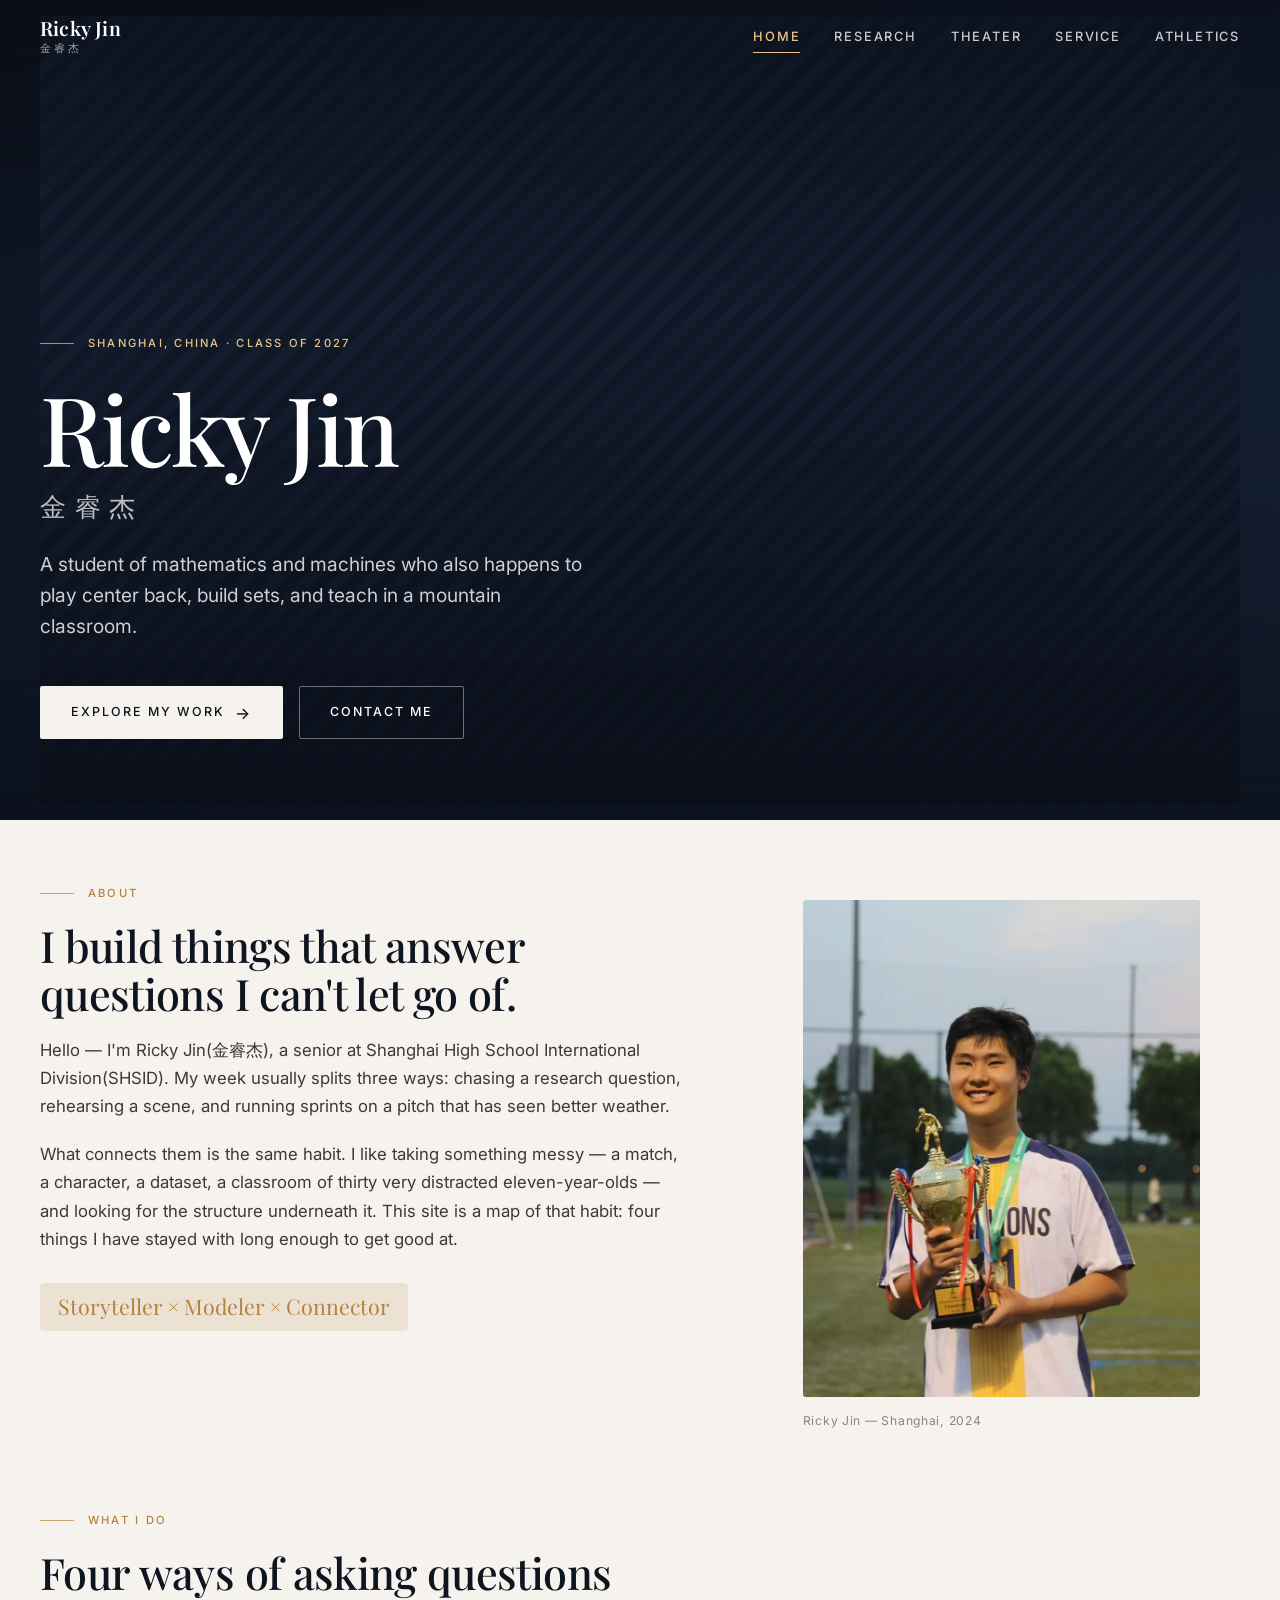
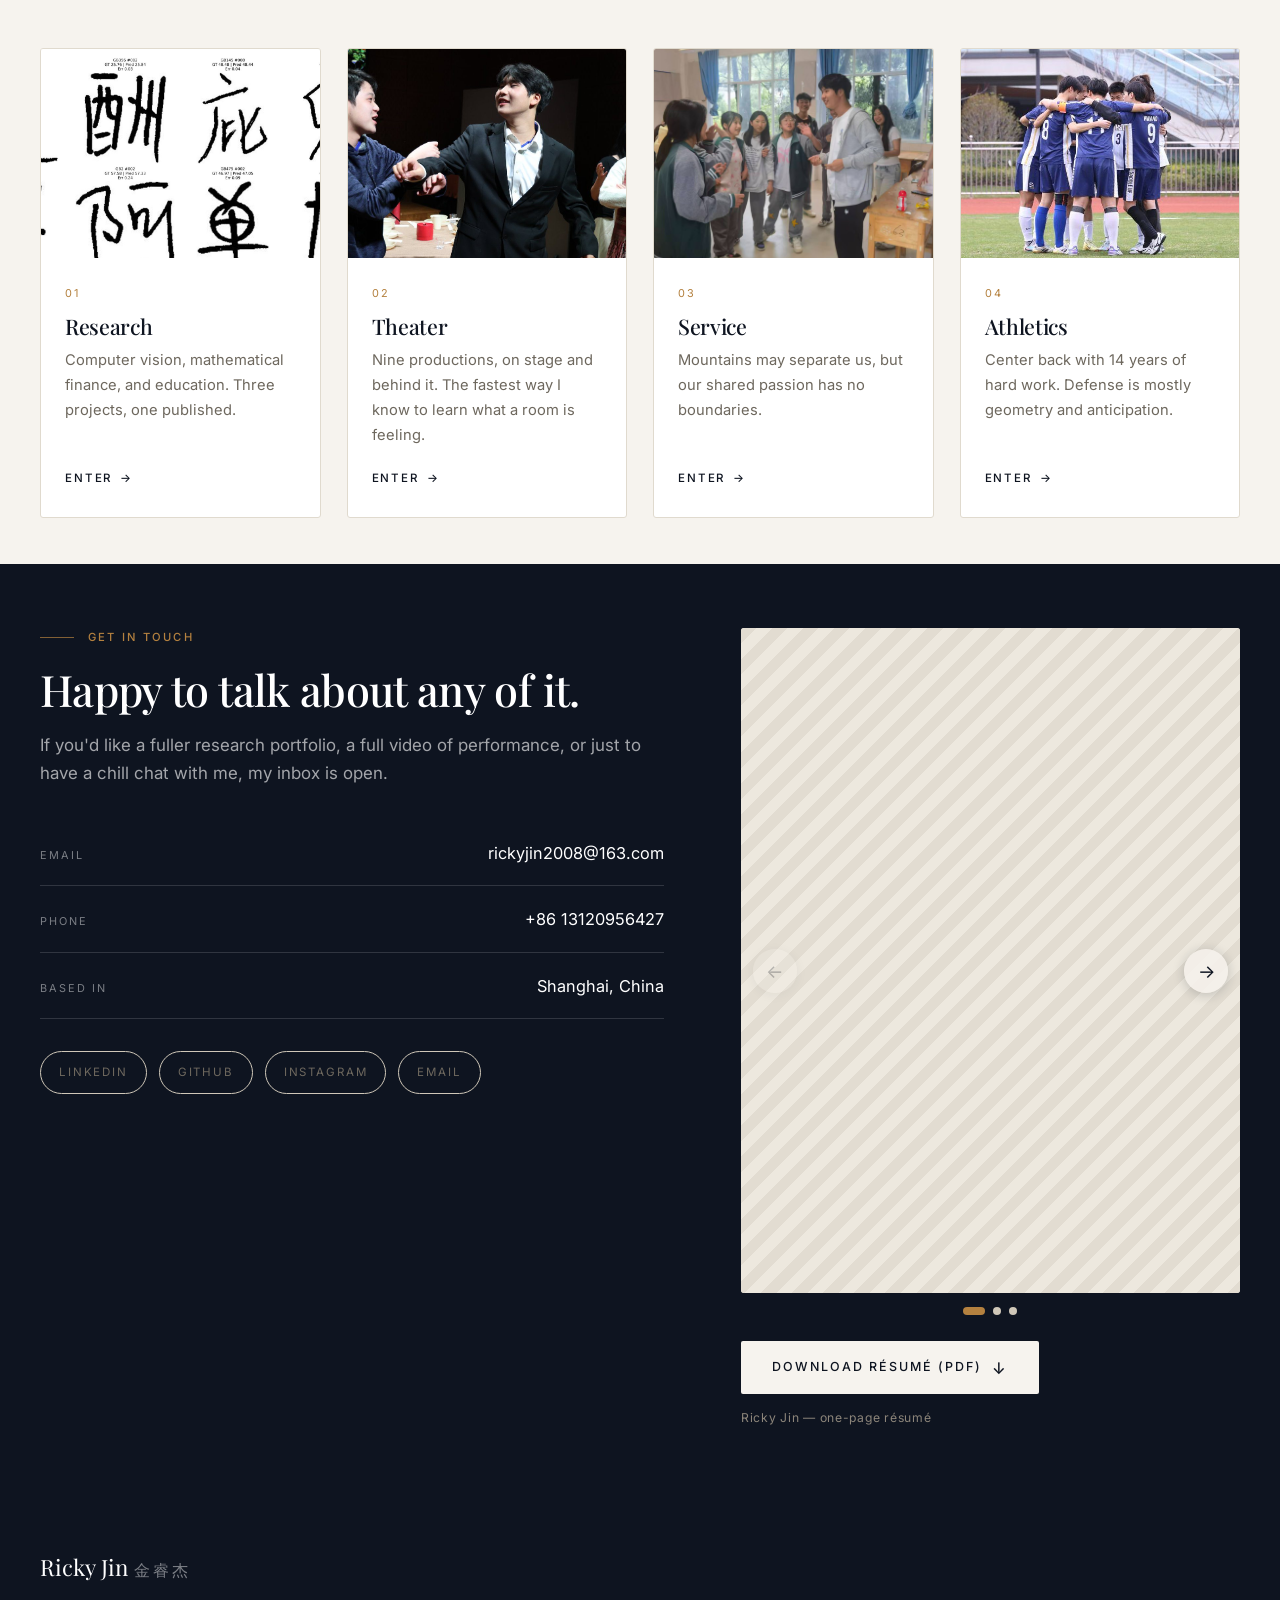
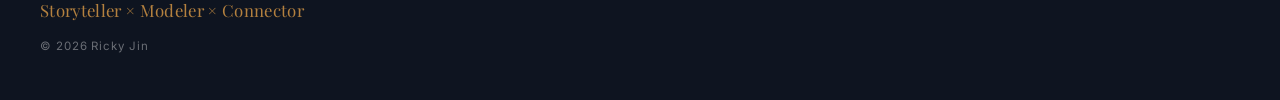
==== index.html @ b12fe3c6 "yea" ====
<!DOCTYPE html>
<html lang="en">
<head>
<meta charset="utf-8">
<meta name="viewport" content="width=device-width, initial-scale=1">
<title>Ricky Jin 金睿杰 — Research · Theater · Service · Athletics</title>
<meta name="description" content="The personal showcase site of Ricky Jin (金睿杰): research, theater, community service and athletics.">
<link rel="preconnect" href="https://fonts.googleapis.com">
<link rel="preconnect" href="https://fonts.gstatic.com" crossorigin>
<link href="https://fonts.googleapis.com/css2?family=Playfair+Display:ital,wght@0,400..700;1,400..600&family=Inter:wght@300..600&display=swap" rel="stylesheet">
<link rel="stylesheet" href="assets/css/main.css">
</head>
<body>

<!-- ==================================================== NAVIGATION -->
<header class="nav nav--over">
  <div class="nav__inner">
    <a class="brand" href="index.html">
      <span class="brand__en">Ricky Jin</span>
      <span class="brand__cn">金睿杰</span>
    </a>
    <button class="nav__burger" type="button" aria-label="Open menu" aria-expanded="false">
      <span></span><span></span><span></span>
    </button>
    <nav class="nav__links" aria-label="Primary">
      <a href="index.html" class="is-active" aria-current="page">Home</a>
      <a href="research.html">Research</a>
      <a href="theater.html">Theater</a>
      <a href="service.html">Service</a>
      <a href="athletics.html">Athletics</a>
    </nav>
  </div>
</header>

<!-- ==================================================== HERO -->
<section class="hero">
  <figure class="ph ph--fill" data-img-key="home.hero">
    <img alt="Wide environmental portrait of Ricky Jin">
    <span class="ph__hint">Click to upload photo</span>
  </figure>

  <div class="hero__inner">
    <p class="kicker" data-key="home.hero.eyebrow" data-ph="Eyebrow line">Beijing, China · Class of 2027</p>
    <h1 class="display">
      <span data-key="home.hero.name" data-ph="Your name">Ricky Jin</span>
      <span class="display__cn" data-key="home.hero.cn" data-ph="Your name in Chinese">金睿杰</span>
    </h1>
    <p class="hero__lede" data-key="home.hero.lede" data-ph="One-line positioning statement">
      A student of mathematics and machines who also happens to play center back,
      build sets, and teach in a mountain classroom.
    </p>
    <div class="hero__cta">
      <a class="btn btn--paper" href="research.html">
        <span data-key="home.cta.primary" data-ph="Primary CTA">Explore My Work</span>
        <span class="btn__arrow">→</span>
      </a>
      <a class="btn btn--ghost" href="#contact">
        <span data-key="home.cta.secondary" data-ph="Secondary CTA">Contact Me</span>
      </a>
    </div>
  </div>
</section>

<!-- ==================================================== ABOUT -->
<section class="section" id="about">
  <div class="wrap">
    <div class="intro">
      <div class="reveal">
        <p class="kicker" data-key="home.about.kicker" data-ph="Section label">About</p>
        <h2 class="h2" data-key="home.about.title" data-ph="Section headline">
          I build things that answer questions I can't let go of.
        </h2>
        <div class="intro__body">
          <p data-key="home.about.p1" data-ph="First paragraph">
            Hello — I'm Ricky (金睿杰), a senior at [School Name] in Beijing. My week usually
            splits three ways: chasing a research question, rehearsing a scene, and running
            sprints on a pitch that has seen better weather.
          </p>
          <p data-key="home.about.p2" data-ph="Second paragraph">
            What connects them is the same habit. I like taking something messy — a match,
            a character, a dataset, a classroom of thirty very distracted eleven-year-olds —
            and looking for the structure underneath it. This site is a map of that habit:
            four things I have stayed with long enough to get good at.
          </p>
        </div>
        <div class="about__tags" data-key="home.about.tags" data-ph="Three nouns that characterize you">Storyteller × Modeler × Connector</div>
      </div>

      <aside class="intro__side reveal">
        <figure>
          <div class="ph r-4x5" data-img-key="home.portrait">
            <img alt="Portrait of Ricky Jin">
            <span class="ph__hint">Click to upload photo</span>
          </div>
          <figcaption class="cap">
            <span data-key="home.portrait.cap" data-ph="Photo caption">Ricky Jin — Beijing, [Year]</span>
          </figcaption>
        </figure>
      </aside>
    </div>
  </div>
</section>

<!-- ==================================================== FOUR PILLARS -->
<section class="section section--tight">
  <div class="wrap">
    <div class="sec-head reveal">
      <p class="kicker" data-key="home.pillars.kicker" data-ph="Section label">What I Do</p>
      <h2 class="h2" data-key="home.pillars.title" data-ph="Section headline">Four ways of asking questions</h2>
    </div>

    <div class="cards">
      <a class="card reveal" href="research.html">
        <div class="ph r-4x3" data-img-key="home.card.research">
          <img alt="Research work — laboratory or field setup">
          <span class="ph__hint">Click to upload photo</span>
        </div>
        <div class="card__body">
          <div class="card__idx">01</div>
          <h3 class="card__title" data-key="home.card.research.title" data-ph="Card title">Research</h3>
          <p class="card__text" data-key="home.card.research.text" data-ph="Card description">
            Computer vision, sensing, and the patience to debug both. Three projects,
            one published.
          </p>
          <span class="card__link">Enter <span>→</span></span>
        </div>
      </a>

      <a class="card reveal" href="theater.html">
        <div class="ph r-4x3" data-img-key="home.card.theater">
          <img alt="Theater performance on stage">
          <span class="ph__hint">Click to upload photo</span>
        </div>
        <div class="card__body">
          <div class="card__idx">02</div>
          <h3 class="card__title" data-key="home.card.theater.title" data-ph="Card title">Theater</h3>
          <p class="card__text" data-key="home.card.theater.text" data-ph="Card description">
            Nine productions, on stage and behind it. The fastest way I know to learn
            what a room is feeling.
          </p>
          <span class="card__link">Enter <span>→</span></span>
        </div>
      </a>

      <a class="card reveal" href="service.html">
        <div class="ph r-4x3" data-img-key="home.card.service">
          <img alt="Volunteer teaching in a rural classroom">
          <span class="ph__hint">Click to upload photo</span>
        </div>
        <div class="card__body">
          <div class="card__idx">03</div>
          <h3 class="card__title" data-key="home.card.service.title" data-ph="Card title">Service</h3>
          <p class="card__text" data-key="home.card.service.text" data-ph="Card description">
            Teaching in Xishan every summer, and volunteering at a local hospital
            in between.
          </p>
          <span class="card__link">Enter <span>→</span></span>
        </div>
      </a>

      <a class="card reveal" href="athletics.html">
        <div class="ph r-4x3" data-img-key="home.card.athletics">
          <img alt="Soccer match — defensive play">
          <span class="ph__hint">Click to upload photo</span>
        </div>
        <div class="card__body">
          <div class="card__idx">04</div>
          <h3 class="card__title" data-key="home.card.athletics.title" data-ph="Card title">Athletics</h3>
          <p class="card__text" data-key="home.card.athletics.text" data-ph="Card description">
            Center back, [N] years, one very patient coach. Defense is mostly
            geometry and anticipation.
          </p>
          <span class="card__link">Enter <span>→</span></span>
        </div>
      </a>
    </div>
  </div>
</section>

<!-- ==================================================== CONTACT -->
<section class="section section--ink" id="contact">
  <div class="wrap">
    <div class="contact">
      <div class="reveal">
        <p class="kicker" data-key="home.contact.kicker" data-ph="Section label">Get in Touch</p>
        <h2 class="h2" style="color:#fff" data-key="home.contact.title" data-ph="Section headline">
          Happy to talk about any of it.
        </h2>
        <p class="lead" style="color:rgba(255,255,255,.62)" data-key="home.contact.text" data-ph="Short invitation">
          If you'd like a fuller research portfolio, a transcript, or just to ask what
          the soccer system actually does, my inbox is open.
        </p>

        <dl class="clist" style="border-color:rgba(255,255,255,.14)">
          <div style="border-color:rgba(255,255,255,.14)">
            <dt style="color:rgba(255,255,255,.45)">Email</dt>
            <dd style="color:#fff"><a href="mailto:rickyjin2008@163.com" data-key="home.contact.email" data-ph="you@example.com">ricky.jin@example.com</a></dd>
          </div>
          <div style="border-color:rgba(255,255,255,.14)">
            <dt style="color:rgba(255,255,255,.45)">Phone</dt>
            <dd style="color:#fff"><span data-key="home.contact.phone" data-ph="+86 000 0000 0000">+86 [phone number]</span></dd>
          </div>
          <div style="border-color:rgba(255,255,255,.14)">
            <dt style="color:rgba(255,255,255,.45)">Based in</dt>
            <dd style="color:#fff"><span data-key="home.contact.location" data-ph="City, Country">Beijing, China</span></dd>
          </div>
        </dl>

        <div class="socials">
          <a href="#" data-key="home.contact.social1" data-ph="LinkedIn">LinkedIn</a>
          <a href="https://github.com/RJdaBest-yo" target="_blank" rel="noopener" data-key="home.contact.social2" data-ph="GitHub">GitHub</a>
          <a href="https://www.instagram.com/rickyjin2008/" target="_blank" rel="noopener" data-key="home.contact.social3" data-ph="Instagram">Instagram</a>
          <a href="mailto:rickyjin2008@163.com" data-key="home.contact.social4" data-ph="Email">Email</a>
        </div>
      </div>

      <div class="reveal">
        <div class="slider" aria-label="Contact photos">
          <div class="slider__viewport">
            <div class="slider__track">
              <div class="ph r-3x4" data-img-key="home.contact.photo">
                <img alt="Ricky Jin — photo 1">
                <span class="ph__hint">Click to upload photo 1</span>
              </div>
              <div class="ph r-3x4" data-img-key="home.contact.photo2">
                <img alt="Ricky Jin — photo 2">
                <span class="ph__hint">Click to upload photo 2</span>
              </div>
              <div class="ph r-3x4" data-img-key="home.contact.photo3">
                <img alt="Ricky Jin — photo 3">
                <span class="ph__hint">Click to upload photo 3</span>
              </div>
            </div>
          </div>
          <button class="slider__prev" aria-label="Previous photo">←</button>
          <button class="slider__next" aria-label="Next photo">→</button>
          <div class="slider__dots">
            <button class="slider__dot" aria-label="Go to photo 1"></button>
            <button class="slider__dot" aria-label="Go to photo 2"></button>
            <button class="slider__dot" aria-label="Go to photo 3"></button>
          </div>
        </div>
        <div style="margin-top:26px">
          <a class="btn btn--paper" id="rjsResumeBtn" href="assets/resume.pdf" download="Ricky-Jin-Resume.pdf">
            <span data-key="home.resume.label" data-ph="Résumé button label">Download Résumé (PDF)</span>
            <span class="btn__arrow">↓</span>
          </a>
          <p class="cap" id="rjsResumeNote" data-key="home.resume.note" data-ph="Résumé caption">
            Ricky Jin — one-page résumé
          </p>
        </div>
      </div>
    </div>
  </div>
</section>

<!-- ==================================================== FOOTER -->
<footer class="foot">
  <div class="wrap foot__inner">
    <div>
      <div class="foot__brand">Ricky Jin <span style="opacity:.45;font-size:.7em;letter-spacing:.2em">金睿杰</span></div>
      <div class="foot__tags" data-key="global.foot.note" data-ph="Three nouns that characterize you">Storyteller × Modeler × Connector</div>
      <div class="foot__small">© <span id="year">2026</span> Ricky Jin</div>
    </div>
  </div>
</footer>

<script src="assets/js/overlay.js"></script>
<script src="assets/js/app.js"></script>
<script src="assets/js/edit.js"></script>
</body>
</html>
---- assets/css/main.css ----
/* ========================================================================
   Ricky Jin — Personal Showcase Site
   Design language: editorial, restrained, deep ink + warm paper + brass
   ======================================================================== */

:root{
  --ink:#0E1420;
  --ink-2:#151D2B;
  --navy:#1B2A44;
  --navy-2:#243a5e;
  --paper:#F6F3EE;
  --paper-2:#FFFFFF;
  --line:#E0DACE;
  --line-2:#CFC7B8;
  --muted:#6E685E;
  --muted-2:#8C857A;
  --accent:#B4813F;
  --accent-2:#9A6C33;
  --accent-soft:rgba(180,129,63,.12);

  --serif:"Playfair Display","Cormorant Garamond",Georgia,"Songti SC","Source Han Serif SC",serif;
  --sans:"Inter",-apple-system,BlinkMacSystemFont,"Segoe UI","PingFang SC","Hiragino Sans GB","Microsoft YaHei",sans-serif;

  --nav-h:74px;
  --wrap:1200px;
  --ease:cubic-bezier(.22,.68,.24,1);
}

*,*::before,*::after{box-sizing:border-box}
html{scroll-behavior:smooth;-webkit-text-size-adjust:100%}
body{
  margin:0;
  font-family:var(--sans);
  font-size:16px;
  line-height:1.68;
  color:var(--ink);
  background:var(--paper);
  -webkit-font-smoothing:antialiased;
  overflow-x:hidden;
}
img{max-width:100%;display:block}
a{color:inherit;text-decoration:none}
button{font-family:inherit}
h1,h2,h3,h4{margin:0;font-family:var(--serif);font-weight:500;letter-spacing:-.015em;line-height:1.12}
p{margin:0}
ul{margin:0;padding:0;list-style:none}

/* ---------------------------------------------------------------- layout */
.wrap{width:min(var(--wrap),100% - 56px);margin-inline:auto}
@media (max-width:720px){.wrap{width:calc(100% - 40px)}}
.section{padding:64px 0}
.section--tight{padding:46px 0}
.section--ink{background:var(--ink);color:var(--paper)}
@media (max-width:820px){
  .section{padding:48px 0}
  .section--tight{padding:34px 0}
}
/* tighter junction: about intro → four cards */
#about{padding-bottom:32px}
#about + .section{padding-top:32px}
@media (max-width:820px){#about{padding-bottom:24px}#about + .section{padding-top:24px}}

.sec-head{margin-bottom:52px;max-width:760px}
.sec-head--split{display:flex;align-items:flex-end;justify-content:space-between;gap:32px;max-width:none;flex-wrap:wrap}
.kicker{
  display:flex;align-items:center;gap:14px;
  font-size:.7rem;letter-spacing:.2em;text-transform:uppercase;
  font-weight:500;color:var(--accent);margin-bottom:18px;
}
.kicker::before{content:"";width:34px;height:1px;background:currentColor;opacity:.7}
.h2{font-size:clamp(1.85rem,3.4vw,2.7rem);margin-bottom:18px}
.lead{font-size:1.06rem;color:var(--muted);max-width:62ch}
.muted{color:var(--muted)}

/* ------------------------------------------------------------ typography */
.display{
  font-family:var(--serif);
  font-size:clamp(3rem,8.2vw,6rem);
  line-height:1;letter-spacing:-.03em;font-weight:500;
}
.display__cn{
  display:block;font-family:var(--serif);
  font-size:clamp(1.1rem,2.2vw,1.6rem);letter-spacing:.34em;
  font-weight:400;margin-top:18px;opacity:.72;
}

/* ------------------------------------------------------------------ nav */
.nav{
  position:fixed;top:0;left:0;right:0;z-index:60;height:var(--nav-h);
  display:flex;align-items:center;
  transition:background .35s var(--ease),color .35s var(--ease),box-shadow .35s var(--ease),border-color .35s var(--ease);
  border-bottom:1px solid transparent;
}
.nav__inner{
  width:min(var(--wrap),100% - 56px);margin-inline:auto;
  display:flex;align-items:center;justify-content:space-between;gap:24px;
}
.nav--over{color:#fff}
.nav.is-solid{
  background:rgba(246,243,238,.9);
  -webkit-backdrop-filter:blur(14px);backdrop-filter:blur(14px);
  border-bottom-color:var(--line);color:var(--ink);
}
.brand{display:flex;flex-direction:column;line-height:1.1}
.brand__en{font-family:var(--serif);font-size:1.22rem;letter-spacing:.01em;font-weight:600}
.brand__cn{font-size:.66rem;letter-spacing:.28em;opacity:.6;margin-top:3px}
.nav__links{display:flex;align-items:center;gap:34px}
.nav__links a{
  position:relative;font-size:.8rem;letter-spacing:.14em;text-transform:uppercase;
  font-weight:500;padding:6px 0;opacity:.78;transition:opacity .25s var(--ease);
}
.nav__links a::after{
  content:"";position:absolute;left:0;right:0;bottom:0;height:1px;
  background:currentColor;transform:scaleX(0);transform-origin:left;
  transition:transform .35s var(--ease);
}
.nav__links a:hover{opacity:1}
.nav__links a:hover::after{transform:scaleX(1)}
.nav__links a.is-active{opacity:1;color:var(--accent)}
.nav__links a.is-active::after{transform:scaleX(1);background:var(--accent)}
.nav--over .nav__links a.is-active{color:#E9C489}
.nav--over .nav__links a.is-active::after{background:#E9C489}

.nav__burger{
  display:none;width:42px;height:42px;border:1px solid currentColor;border-radius:2px;
  background:none;color:inherit;cursor:pointer;align-items:center;justify-content:center;
  flex-direction:column;gap:5px;opacity:.85;
}
.nav__burger span{display:block;width:18px;height:1px;background:currentColor}
@media (max-width:900px){
  .nav__burger{display:flex}
  .nav__links{
    position:absolute;top:var(--nav-h);left:0;right:0;
    flex-direction:column;align-items:flex-start;gap:0;
    background:var(--paper);color:var(--ink);
    border-bottom:1px solid var(--line);
    padding:8px 28px 20px;
    transform:translateY(-12px);opacity:0;pointer-events:none;
    transition:opacity .3s var(--ease),transform .3s var(--ease);
  }
  .nav__links.is-open{opacity:1;transform:none;pointer-events:auto}
  .nav__links a{padding:14px 0;width:100%;border-bottom:1px solid var(--line);font-size:.85rem}
  .nav__links a:last-child{border-bottom:0}
}

/* ------------------------------------------------------------ dark hero */
.hero{
  position:relative;min-height:min(92vh,820px);
  display:flex;align-items:flex-end;
  background:linear-gradient(165deg,#0B111B 0%,#16233A 55%,#22344F 100%);
  color:#fff;overflow:hidden;
}
.hero::after{
  content:"";position:absolute;inset:0;z-index:2;pointer-events:none;
  background:linear-gradient(180deg,rgba(8,12,20,.62) 0%,rgba(8,12,20,.22) 38%,rgba(8,12,20,.82) 100%);
}
.hero__media{position:absolute;inset:0;z-index:0}
.hero__media img{width:100%;height:100%;object-fit:cover;opacity:.42}
.hero__inner{
  position:relative;z-index:3;
  width:min(var(--wrap),100% - 56px);margin-inline:auto;
  padding-bottom:clamp(64px,9vh,110px);padding-top:calc(var(--nav-h) + 60px);
}
.hero .kicker{color:#E9C489;margin-bottom:26px}
.hero__lede{
  max-width:46ch;margin-top:30px;font-size:clamp(1.02rem,1.5vw,1.24rem);
  color:rgba(255,255,255,.8);line-height:1.62;
}
.hero__cta{display:flex;gap:16px;flex-wrap:wrap;margin-top:44px}

/* page header (inner pages) */
.phead{
  position:relative;color:#fff;overflow:hidden;
  background:linear-gradient(160deg,#0C121C 0%,#1A2942 62%,#24395C 100%);
  padding:calc(var(--nav-h) + 96px) 0 84px;
}
.phead::after{
  content:"";position:absolute;inset:0;pointer-events:none;
  background:radial-gradient(120% 90% at 88% 12%,rgba(233,196,137,.14),transparent 60%);
}
.phead__inner{position:relative;z-index:2;width:min(var(--wrap),100% - 56px);margin-inline:auto}
.phead .kicker{color:#E9C489}
.phead__lede{margin-top:22px;max-width:58ch;color:rgba(255,255,255,.74);font-size:1.04rem}
@media (max-width:820px){.phead{padding:calc(var(--nav-h) + 64px) 0 56px}}

/* --------------------------------------------------------------- buttons */
.btn{
  display:inline-flex;align-items:center;gap:10px;
  padding:15px 30px;border-radius:2px;border:1px solid transparent;
  font-size:.78rem;letter-spacing:.16em;text-transform:uppercase;font-weight:500;
  cursor:pointer;transition:transform .28s var(--ease),background .28s var(--ease),color .28s var(--ease),border-color .28s var(--ease);
}
.btn:hover{transform:translateY(-2px)}
.btn--solid{background:var(--ink);color:var(--paper)}
.btn--solid:hover{background:var(--ink-2)}
.btn--paper{background:var(--paper);color:var(--ink)}
.btn--paper:hover{background:#fff}
.btn--ghost{border-color:rgba(255,255,255,.4);color:#fff}
.btn--ghost:hover{border-color:#fff;background:rgba(255,255,255,.08)}
.btn--line{border-color:var(--line-2);color:var(--ink)}
.btn--line:hover{border-color:var(--accent);color:var(--accent)}
.btn--accent{background:var(--accent);color:#fff}
.btn--accent:hover{background:var(--accent-2)}
.btn__arrow{font-size:1rem;line-height:1}

/* ------------------------------------------------------------- figures */
.ph{position:relative;overflow:hidden;background:#E7E1D6;border-radius:3px}
.ph::before{
  content:"";position:absolute;inset:0;z-index:0;
  background:repeating-linear-gradient(135deg,#E2DCD1 0 11px,#EDE8DE 11px 22px);
}
.ph img{position:relative;z-index:1;width:100%;height:100%;object-fit:cover;transform:scale(var(--pz,1))}
.ph:not(.has-img) img{display:none}
.ph__hint{
  position:absolute;inset:0;z-index:2;display:none;flex-direction:column;
  align-items:center;justify-content:center;gap:10px;padding:18px;text-align:center;
  font-size:.68rem;letter-spacing:.18em;text-transform:uppercase;color:#8B8377;
}
body.is-editing .ph__hint{display:flex}
.ph__hint::before{
  content:"+";font-family:var(--serif);font-size:1.6rem;line-height:1;
  width:38px;height:38px;border:1px dashed #B7AFA1;border-radius:50%;
  display:flex;align-items:center;justify-content:center;color:#A79E8F;
}
.ph.has-img::before,.ph.has-img .ph__hint{display:none}
.ph--fill{position:absolute;inset:0;border-radius:0;background:transparent}
.ph--fill::before{background:repeating-linear-gradient(135deg,#131C2C 0 11px,#182338 11px 22px)}
.ph--fill .ph__hint{color:#7C8AA0}
.r-21x9{aspect-ratio:21/9}
.r-16x10{aspect-ratio:16/10}
.r-4x3{aspect-ratio:4/3}
.r-3x2{aspect-ratio:3/2}
.r-1x1{aspect-ratio:1/1}
.r-4x5{aspect-ratio:4/5}
.r-3x4{aspect-ratio:3/4}
.r-2x3{aspect-ratio:2/3}
.cap{margin-top:14px;font-size:.76rem;letter-spacing:.06em;color:var(--muted-2)}

/* ------------------------------------------------------------ home intro */
.intro{display:grid;grid-template-columns:1.15fr .85fr;gap:clamp(40px,6vw,86px);align-items:start}
.intro__body p + p{margin-top:20px}
.intro__body{font-size:1.05rem;color:#3C3A36}
.intro__side{position:sticky;top:calc(var(--nav-h) + 40px)}
.about__tags{display:inline-block;margin-top:30px;padding:10px 18px;background:rgba(180,129,63,.15);border-radius:4px;font-family:var(--serif);font-size:1.34rem;line-height:1.3;color:var(--accent)}
@media (max-width:900px){
  .intro{grid-template-columns:1fr}
  .intro__side{position:static;max-width:420px}
}

/* ---------------------------------------------------------------- cards */
.cards{display:grid;grid-template-columns:repeat(4,1fr);gap:26px}
@media (max-width:1000px){.cards{grid-template-columns:repeat(2,1fr)}}
@media (max-width:560px){.cards{grid-template-columns:1fr}}
.card{
  display:flex;flex-direction:column;background:var(--paper-2);
  border:1px solid var(--line);border-radius:3px;overflow:hidden;
  transition:transform .4s var(--ease),box-shadow .4s var(--ease),border-color .4s var(--ease);
}
.card:hover{transform:translateY(-6px);box-shadow:0 22px 44px -28px rgba(14,20,32,.42);border-color:var(--line-2)}
.card .ph{border-radius:0;overflow:hidden}
.card .ph img{transition:transform .6s var(--ease)}
.card:hover .ph img{transform:scale(calc(var(--pz,1) * 1.06))}
.card__body{padding:26px 24px 28px;display:flex;flex-direction:column;flex:1}
.card__idx{font-size:.68rem;letter-spacing:.2em;color:var(--accent);margin-bottom:12px}
.card__title{font-size:1.34rem;margin-bottom:10px}
.card__text{font-size:.92rem;color:var(--muted);flex:1}
.card__link{
  margin-top:22px;font-size:.72rem;letter-spacing:.16em;text-transform:uppercase;
  font-weight:500;color:var(--ink);display:inline-flex;align-items:center;gap:8px;
}
.card__link span{transition:transform .3s var(--ease)}
.card:hover .card__link span{transform:translateX(5px)}
.card:hover .card__link{color:var(--accent)}

/* ------------------------------------------------------------ research */
.rblock{
  display:grid;grid-template-columns:1.02fr .98fr;gap:clamp(34px,5vw,72px);
  align-items:center;padding:56px 0;border-top:1px solid var(--line);
}
.rblock:first-of-type{border-top:0;padding-top:0}
.rblock:nth-child(even) .rblock__media{order:2}
@media (max-width:900px){
  .rblock{grid-template-columns:1fr;gap:30px;padding:44px 0}
  .rblock:nth-child(even) .rblock__media{order:0}
}
.tags{display:flex;flex-wrap:wrap;gap:10px;margin-bottom:22px}
.tag{
  display:inline-flex;align-items:center;gap:8px;
  font-size:.66rem;letter-spacing:.16em;text-transform:uppercase;font-weight:500;
  padding:6px 13px;border:1px solid var(--line-2);border-radius:999px;color:var(--muted);
}
.tag--pub{border-color:rgba(180,129,63,.55);background:var(--accent-soft);color:var(--accent-2)}
.tag--pub::before{content:"";width:6px;height:6px;border-radius:50%;background:var(--accent)}
.tag--prog{border-color:var(--line-2);color:var(--muted)}
.tag--prog::before{content:"";width:6px;height:6px;border-radius:50%;background:var(--muted-2)}
.rblock__title{font-size:clamp(1.5rem,2.6vw,2.1rem);margin-bottom:16px}
.rblock__text{color:var(--muted);font-size:.98rem;max-width:60ch}
.rmeta{
  display:flex;flex-wrap:wrap;gap:28px;margin-top:26px;padding-top:22px;
  border-top:1px solid var(--line);
}
.rmeta div{font-size:.78rem;color:var(--muted-2)}
.rmeta dt{letter-spacing:.16em;text-transform:uppercase;font-size:.64rem;margin-bottom:5px;color:var(--muted)}
.rmeta dd{margin:0;color:var(--ink);font-weight:500}

details.abstract{margin-top:26px;border-top:1px solid var(--line);padding-top:16px}
details.abstract summary{
  cursor:pointer;list-style:none;display:flex;align-items:center;gap:10px;
  font-size:.72rem;letter-spacing:.18em;text-transform:uppercase;font-weight:500;color:var(--muted);
}
details.abstract summary::-webkit-details-marker{display:none}
details.abstract summary::after{
  content:"+";margin-left:auto;font-family:var(--serif);font-size:1.25rem;color:var(--accent);line-height:1;
}
details.abstract[open] summary::after{content:"\2013"}
.abstract__body{
  margin-top:16px;font-size:.92rem;color:var(--muted);max-width:66ch;
  padding:20px 22px;background:rgba(255,255,255,.7);border-left:2px solid var(--accent);
}

/* ------------------------------------------------------------- journey */
.jgrid{display:grid;grid-template-columns:repeat(5,1fr);gap:24px;align-items:start}
.jgrid .tile{margin:0}
@media (max-width:640px){
  .jgrid{display:flex;overflow-x:auto;gap:16px;padding-bottom:10px;scroll-snap-type:x proximity}
  .jgrid .tile{flex:0 0 40%;max-width:40%;scroll-snap-align:start}
  .jyear{margin-top:18px}
  .jyear::after{left:-16px;right:-16px}
}
.jyear{
  position:relative;margin-top:24px;padding-top:16px;text-align:center;
  font-size:.7rem;letter-spacing:.16em;text-transform:uppercase;color:var(--muted);
}
.jyear::before{
  content:"";position:absolute;top:-4px;left:50%;transform:translateX(-50%);
  width:9px;height:9px;border-radius:50%;background:var(--paper);border:2px solid var(--line-2);
  z-index:1;
}
.jyear::after{
  content:"";position:absolute;top:0;left:-24px;right:-24px;height:1px;background:var(--line-2);
}
.tile:first-child .jyear::after{left:50%}
.tile:last-child .jyear::after{right:50%}
.tile--now .jyear{color:var(--ink);font-weight:600}
.tile--now .jyear::before{background:var(--accent);border-color:var(--accent)}

/* -------------------------------------------------------------- theater */
.pgrid{display:grid;grid-template-columns:repeat(3,1fr);gap:22px;align-items:start}
.pgrid--2{grid-template-columns:repeat(2,1fr)}
.pgrid .span2{grid-column:span 2}
.pgrid .tile{margin:0}
.tnote{display:flex;align-items:center;min-width:0}
.tnote__in{width:100%;min-width:0}
.rstats{display:grid;grid-template-columns:repeat(4,1fr);gap:18px;margin-top:30px}
.rstat b{display:block;font-family:var(--serif);font-weight:600;font-size:clamp(1.6rem,2.4vw,2.1rem);line-height:1;color:var(--accent)}
.rstat span{display:block;margin-top:8px;font-size:.68rem;letter-spacing:.14em;text-transform:uppercase;color:var(--muted-2)}
.rlist-kicker{margin-top:34px;font-size:.68rem;letter-spacing:.16em;text-transform:uppercase;color:var(--muted-2)}
.rlist{margin:10px 0 0;padding:0;list-style:none}
.rlist li{position:relative;padding-left:22px;margin-top:10px;color:var(--muted);font-size:.95rem;line-height:1.55}
.rlist li::before{content:"";position:absolute;left:2px;top:.5em;width:7px;height:7px;border-radius:50%;background:var(--accent-soft);border:1.5px solid var(--accent)}
@media (max-width:620px){.rstats{grid-template-columns:repeat(2,1fr);gap:14px}}
@media (max-width:1000px){.pgrid{grid-template-columns:repeat(2,1fr)}}
@media (max-width:620px){.pgrid,.pgrid--2{grid-template-columns:1fr}.pgrid .span2{grid-column:auto}}
.tile{break-inside:avoid;margin:0 0 22px;cursor:zoom-in;position:relative}
.tile .ph{border-radius:3px}
.tile__cap{margin-top:12px}
.tile__cap b{font-family:var(--serif);font-weight:600;font-size:1.02rem;display:block;letter-spacing:0}
.tile__cap em{font-style:normal;color:var(--muted);font-size:.84rem;display:block;margin-top:4px}
.tile__cap time{font-size:.7rem;letter-spacing:.14em;text-transform:uppercase;color:var(--muted-2);display:block;margin-top:6px}

/* ------------------------------------------------------------ carousel */
.carousel{overflow:hidden;margin-top:8px}
.carousel__track{display:flex;gap:22px;will-change:transform}
.carousel__slide{flex:0 0 auto;width:clamp(280px,26vw,380px);margin:0;cursor:zoom-in}
.carousel__slide .ph{margin:0}
@media (max-width:640px){
  .carousel__slide{width:clamp(200px,60vw,260px)}
}
/* -------- edit mode: no animation, allow scroll to reach every slide -------- */
body.rjs-editing .carousel,
body.is-editing .carousel{overflow-x:auto;overflow-y:hidden;scrollbar-width:thin;-webkit-overflow-scrolling:touch}
body.rjs-editing .carousel::-webkit-scrollbar,
body.is-editing .carousel::-webkit-scrollbar{height:6px}
body.rjs-editing .carousel::-webkit-scrollbar-thumb,
body.is-editing .carousel::-webkit-scrollbar-thumb{background:#B4813F;border-radius:3px}
body.rjs-editing .carousel__track,
body.is-editing .carousel__track{animation:none !important;transform:none !important;transition:none !important}
body.rjs-editing .carousel__clone,
body.is-editing .carousel__clone{display:none}

/* -------------------------------------------------------------- slider */
.slider{position:relative}
.slider__viewport{overflow:hidden}
.slider__track{display:flex;transition:transform .6s var(--ease)}
.slider__track .ph{flex:0 0 100%;min-width:0;margin:0}
.slider__prev,.slider__next{
  position:absolute;top:50%;transform:translateY(-50%);width:44px;height:44px;border-radius:50%;
  border:0;cursor:pointer;background:rgba(245,241,235,.9);color:var(--ink);
  font-size:1.15rem;line-height:1;display:flex;align-items:center;justify-content:center;
  box-shadow:0 2px 12px rgba(23,32,43,.22);transition:opacity .3s var(--ease),background .3s var(--ease);
}
.slider__prev{left:12px}
.slider__next{right:12px}
.slider__prev:hover:not(:disabled),.slider__next:hover:not(:disabled){background:#fff}
.slider__prev:disabled,.slider__next:disabled{opacity:.25;cursor:default}
.slider__dots{display:flex;justify-content:center;gap:8px;margin-top:14px}
.slider__dot{width:8px;height:8px;padding:0;border:0;border-radius:999px;background:var(--line-2);cursor:pointer;transition:background .3s var(--ease),width .3s var(--ease)}
.slider__dot.is-on{width:22px;background:var(--accent)}
/* edit mode: stack all slides so every slot is reachable, hide controls */
body.rjs-editing .slider__track,body.is-editing .slider__track{display:block;transform:none !important;transition:none !important}
body.rjs-editing .slider__track .ph,body.is-editing .slider__track .ph{margin:0 0 14px}
body.rjs-editing .slider__prev,body.rjs-editing .slider__next,body.rjs-editing .slider__dots,
body.is-editing .slider__prev,body.is-editing .slider__next,body.is-editing .slider__dots{display:none}

/* --------------------------------------------------------------- video */
.video{
  position:relative;aspect-ratio:16/9;background:#0C121C;border-radius:3px;overflow:hidden;
}
.video iframe,.video video{position:absolute;inset:0;width:100%;height:100%;border:0}
.video__hint{
  position:absolute;inset:0;display:flex;flex-direction:column;align-items:center;justify-content:center;
  gap:12px;color:#8E9BB2;text-align:center;padding:24px;
  font-size:.7rem;letter-spacing:.18em;text-transform:uppercase;
}
.video__hint::before{
  content:"";width:58px;height:58px;border:1px solid #2E3D57;border-radius:50%;
  background:
    linear-gradient(90deg,transparent 44%,#8E9BB2 44%,#8E9BB2 56%,transparent 56%);
  opacity:.85;
}
.video.has-video .video__hint{display:none}
.vgrid{display:grid;grid-template-columns:repeat(2,1fr);gap:26px}
@media (max-width:860px){.vgrid{grid-template-columns:1fr}}

/* -------------------------------------------------------------- service */
.feature{display:grid;grid-template-columns:1.05fr .95fr;gap:clamp(34px,5vw,72px);align-items:center}
.feature--rev .feature__media{order:2}
@media (max-width:900px){
  .feature{grid-template-columns:1fr;gap:30px}
  .feature--rev .feature__media{order:0}
}
.feature__text p + p{margin-top:18px}
.feature__text{color:#3C3A36;font-size:1.02rem}
.pull{
  margin-top:26px;padding:20px 24px;border-left:2px solid var(--accent);
  font-family:var(--serif);font-size:1.16rem;line-height:1.5;color:var(--ink);
  background:rgba(255,255,255,.62);
}
.feature__media .pull{margin:16px 0 10px;font-size:1.32rem;line-height:1.45}
.subcards{display:grid;grid-template-columns:repeat(3,1fr);gap:26px}
@media (max-width:900px){.subcards{grid-template-columns:1fr}}
.subcard{background:var(--paper-2);border:1px solid var(--line);border-radius:3px;padding:30px 28px}
.subcard h3{font-size:1.2rem;margin-bottom:12px}
.subcard p{color:var(--muted);font-size:.93rem}

.stats{
  display:grid;grid-template-columns:repeat(4,1fr);
  border:1px solid var(--line);background:var(--line);gap:1px;border-radius:3px;overflow:hidden;
}
@media (max-width:860px){.stats{grid-template-columns:repeat(2,1fr)}}
.stat{background:var(--paper);padding:38px 22px;text-align:center}
.stat__num{font-family:var(--serif);font-size:clamp(2.1rem,4.2vw,3.1rem);color:var(--accent);line-height:1}
.stat__label{margin-top:12px;font-size:.68rem;letter-spacing:.18em;text-transform:uppercase;color:var(--muted)}

/* ------------------------------------------------------------- contact */
.contact{display:grid;grid-template-columns:1fr .8fr;gap:clamp(40px,6vw,80px);align-items:start}
@media (max-width:900px){.contact{grid-template-columns:1fr}}
.clist{display:grid;gap:2px;margin-top:34px}
.clist div{
  display:flex;justify-content:space-between;gap:24px;align-items:baseline;
  padding:18px 0;border-bottom:1px solid var(--line);flex-wrap:wrap;
}
.clist dt{font-size:.68rem;letter-spacing:.18em;text-transform:uppercase;color:var(--muted-2)}
.clist dd{margin:0;font-size:1.02rem}
.socials{display:flex;flex-wrap:wrap;gap:12px;margin-top:32px}
.socials a{
  font-size:.72rem;letter-spacing:.16em;text-transform:uppercase;
  padding:11px 18px;border:1px solid var(--line-2);border-radius:999px;color:var(--muted);
  transition:color .3s var(--ease),border-color .3s var(--ease);
}
.socials a:hover{color:var(--accent);border-color:var(--accent)}

/* -------------------------------------------------------------- footer */
.foot{background:var(--ink);color:rgba(255,255,255,.62);padding:56px 0 44px}
.foot__inner{display:flex;justify-content:space-between;gap:32px;flex-wrap:wrap;align-items:flex-end}
.foot__brand{font-family:var(--serif);font-size:1.4rem;color:#fff;margin-bottom:10px}
.foot__tags{font-family:var(--serif);font-size:1.05rem;color:var(--accent);margin:10px 0 12px;letter-spacing:.02em}
.foot__small{font-size:.72rem;letter-spacing:.08em;margin-top:8px;color:rgba(255,255,255,.38)}

/* --------------------------------------------------------------- reveal */
.reveal{opacity:0;transform:translateY(26px);transition:opacity .8s var(--ease),transform .8s var(--ease)}
.reveal.is-in{opacity:1;transform:none}
@media (prefers-reduced-motion:reduce){
  html{scroll-behavior:auto}
  .reveal{opacity:1;transform:none;transition:none}
}

/* ------------------------------------------------------------ lightbox */
.lb{
  position:fixed;inset:0;z-index:90;background:rgba(9,13,20,.95);
  display:flex;flex-direction:column;align-items:center;justify-content:center;
  padding:40px;opacity:0;pointer-events:none;transition:opacity .3s var(--ease);
}
.lb.is-open{opacity:1;pointer-events:auto}
.lb img{max-width:min(1100px,92vw);max-height:76vh;object-fit:contain;border-radius:2px}
.lb__cap{margin-top:20px;color:rgba(255,255,255,.7);font-size:.82rem;text-align:center;max-width:60ch}
.lb__close{
  position:absolute;top:26px;right:30px;width:44px;height:44px;border-radius:50%;
  border:1px solid rgba(255,255,255,.28);background:none;color:#fff;cursor:pointer;font-size:1.1rem;
}
.lb__close:hover{background:rgba(255,255,255,.12)}

/* ============================ EDIT MODE ============================== */
.edit-fab{
  position:fixed;right:24px;bottom:24px;z-index:80;
  width:56px;height:56px;border-radius:50%;border:0;cursor:pointer;
  background:var(--ink);color:var(--paper);font-size:1.05rem;
  box-shadow:0 14px 30px -12px rgba(14,20,32,.6);
  display:flex;align-items:center;justify-content:center;
  transition:transform .3s var(--ease),background .3s var(--ease);
}
.edit-fab:hover{transform:translateY(-3px);background:var(--accent)}
body.is-editing .edit-fab{background:var(--accent)}
.editbar{
  position:fixed;left:50%;bottom:24px;z-index:80;transform:translate(-50%,18px);
  display:none;align-items:center;justify-content:center;gap:10px;padding:12px 16px;
  width:max-content;max-width:calc(100vw - 32px);flex-wrap:wrap;
  background:var(--ink);border-radius:999px;box-shadow:0 18px 40px -18px rgba(14,20,32,.7);
  opacity:0;transition:opacity .3s var(--ease),transform .3s var(--ease);
}
body.is-editing .editbar{display:flex;opacity:1;transform:translate(-50%,0)}
.editbar button{
  border:0;background:none;color:rgba(255,255,255,.86);cursor:pointer;
  font-size:.7rem;letter-spacing:.16em;text-transform:uppercase;padding:10px 16px;border-radius:999px;
  transition:background .25s var(--ease),color .25s var(--ease);
}
.editbar button:hover{background:rgba(255,255,255,.12);color:#fff}
.editbar .editbar__save{background:var(--accent);color:#fff}
.editbar .editbar__save:hover{background:var(--accent-2)}
.editbar__sep{width:1px;height:20px;background:rgba(255,255,255,.2)}
@media (max-width:640px){
  .editbar{gap:4px;padding:9px 10px;bottom:16px;border-radius:16px}
  .editbar button{padding:9px 9px;font-size:.6rem;letter-spacing:.08em}
  .editbar__sep{display:none}
  .edit-fab{width:50px;height:50px;right:16px;bottom:16px}
}

body.is-editing [data-key]{
  outline:1px dashed rgba(180,129,63,.45);outline-offset:6px;cursor:text;border-radius:1px;
}
body.is-editing [data-key]:hover,
body.is-editing [data-key]:focus{
  outline-color:var(--accent);outline-style:solid;background:rgba(180,129,63,.07);
}
[data-key]:empty::before{content:attr(data-ph);color:#AAA294}
body.is-editing .ph{cursor:pointer}
body.is-editing .ph:hover{box-shadow:inset 0 0 0 2px var(--accent)}
body.is-editing .ph:hover .ph__hint{color:var(--accent-2)}
body.is-editing .ph:hover .ph__hint::before{border-color:var(--accent);color:var(--accent)}
.ph__rm{
  position:absolute;z-index:4;top:8px;right:8px;width:30px;height:30px;border-radius:50%;
  border:0;background:rgba(14,20,32,.72);color:#fff;cursor:pointer;display:none;
  align-items:center;justify-content:center;font-size:.9rem;line-height:1;
}
body.is-editing .ph.has-img .ph__rm{display:flex}
.ph__rm:hover{background:var(--accent)}
body.is-editing .video{cursor:pointer;box-shadow:0 0 0 2px rgba(180,129,63,.5)}
body.is-editing .video:hover .video__hint{color:#E9C489}
/* editor sign-in */
.auth{
  position:fixed;inset:0;z-index:95;background:rgba(9,13,20,.72);
  display:none;align-items:center;justify-content:center;padding:24px;
  -webkit-backdrop-filter:blur(4px);backdrop-filter:blur(4px);
}
.auth.is-on{display:flex}
.auth__card{
  position:relative;width:min(430px,100%);background:var(--paper);border-radius:6px;
  padding:36px 34px;box-shadow:0 34px 80px -34px rgba(0,0,0,.7);
}
.auth__close{
  position:absolute;top:10px;right:14px;width:34px;height:34px;border:0;background:none;
  color:var(--muted);font-size:1.3rem;cursor:pointer;line-height:1;
}
.auth__kicker{font-size:.66rem;letter-spacing:.2em;text-transform:uppercase;color:var(--accent);margin-bottom:10px}
.auth__title{font-family:var(--serif);font-size:1.5rem;font-weight:500;margin-bottom:8px}
.auth__note{font-size:.85rem;color:var(--muted);margin-bottom:20px}
.auth__label{
  display:block;font-size:.64rem;letter-spacing:.16em;text-transform:uppercase;
  color:var(--muted-2);margin:16px 0 6px;
}
.auth__hint{text-transform:none;letter-spacing:0;opacity:.8}
.auth__input{
  width:100%;padding:12px 14px;border:1px solid var(--line-2);border-radius:3px;
  background:var(--paper-2);font-family:inherit;font-size:.95rem;color:var(--ink);
}
.auth__input:focus{outline:none;border-color:var(--accent)}
.auth__btn{
  width:100%;margin-top:10px;padding:13px;border:0;border-radius:3px;cursor:pointer;
  font-size:.74rem;letter-spacing:.16em;text-transform:uppercase;font-weight:500;
}
.auth__btn[disabled]{opacity:.5;cursor:default}
.auth__send{background:transparent;border:1px solid var(--line-2);color:var(--ink)}
.auth__send:hover{border-color:var(--accent);color:var(--accent)}
.auth__go{background:var(--ink);color:var(--paper);margin-top:18px}
.auth__go:hover{background:var(--accent)}
.auth__err{margin-top:14px;font-size:.82rem;color:#8A3B3B;min-height:1.1em}
.editbar__who{
  font-size:.6rem;letter-spacing:.14em;text-transform:uppercase;
  color:rgba(255,255,255,.5);padding-left:8px;
}

.toast{
  position:fixed;left:50%;bottom:104px;z-index:100;transform:translate(-50%,14px);
  background:var(--ink);color:#fff;padding:13px 22px;border-radius:999px;
  font-size:.78rem;letter-spacing:.08em;opacity:0;pointer-events:none;
  transition:opacity .3s var(--ease),transform .3s var(--ease);max-width:min(520px,88vw);text-align:center;
}
.toast.is-on{opacity:1;transform:translate(-50%,0)}
.toast.is-err{background:#7A2E2E}
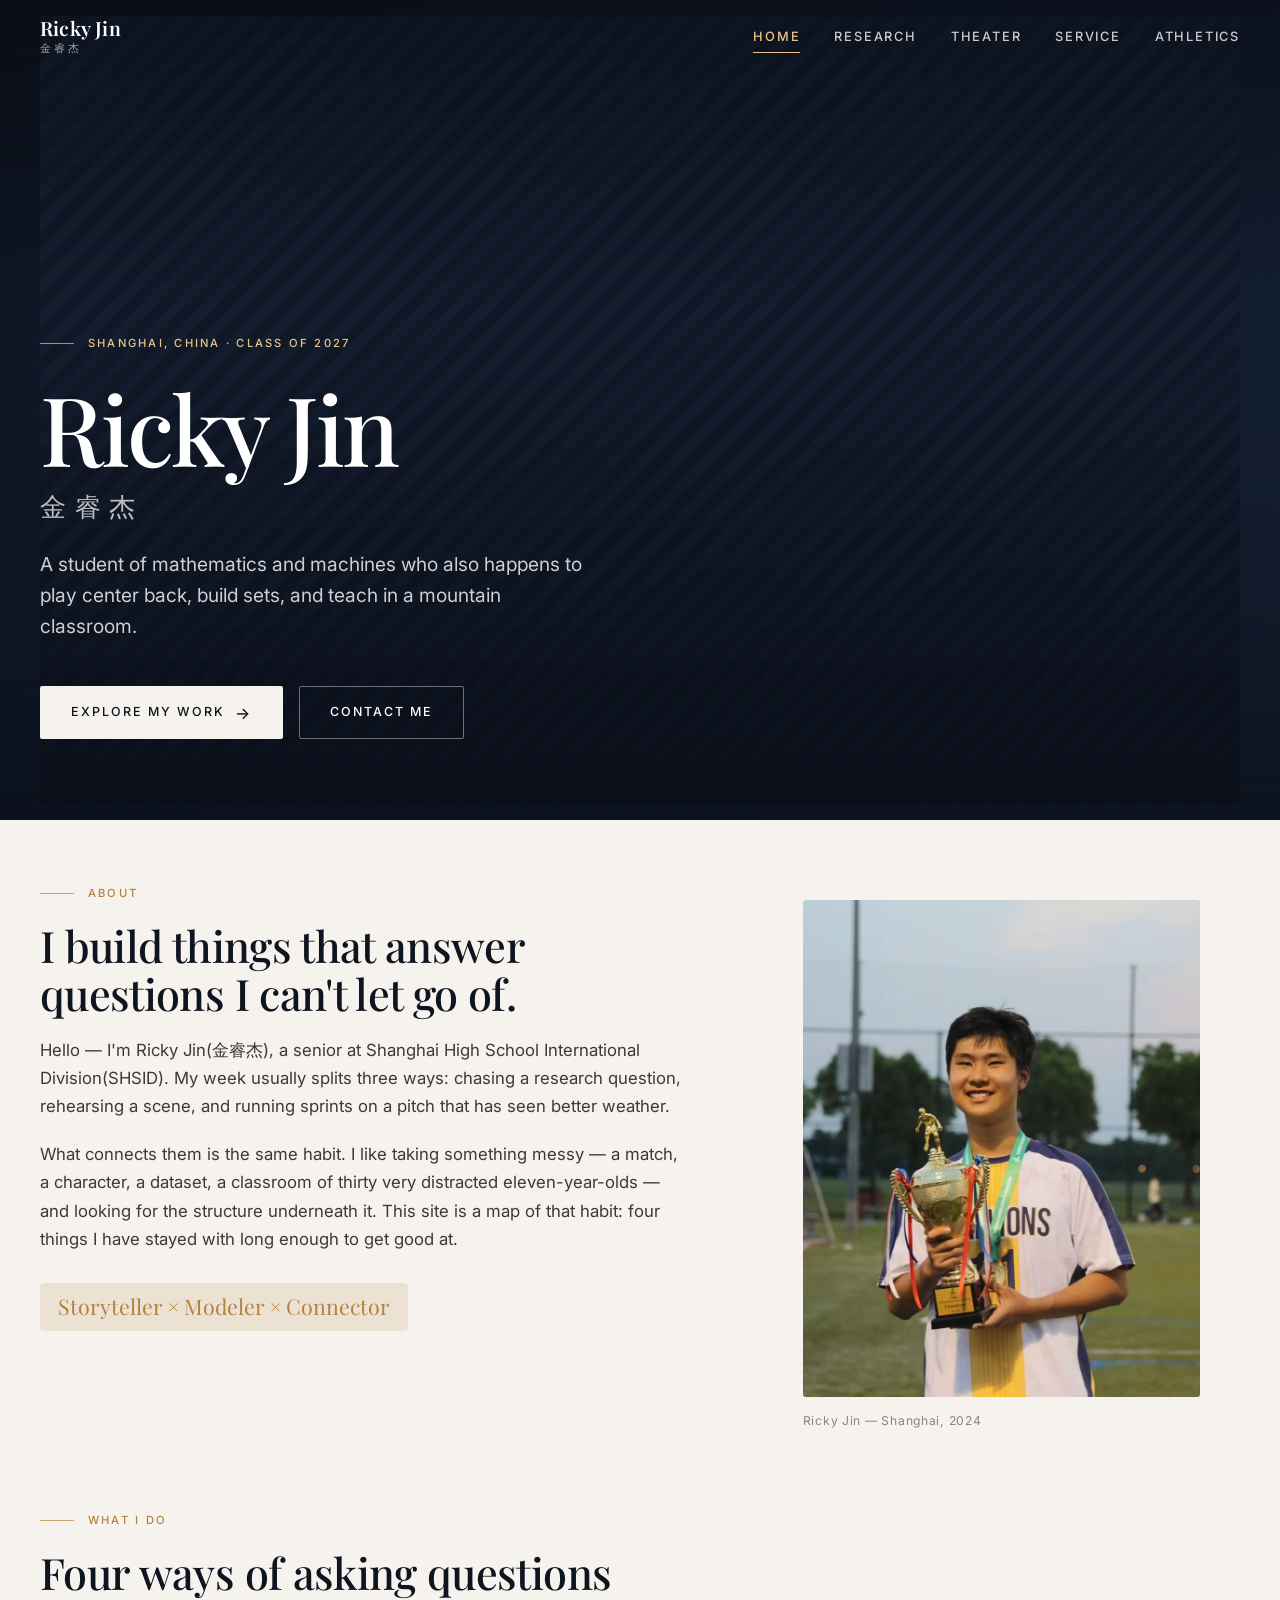
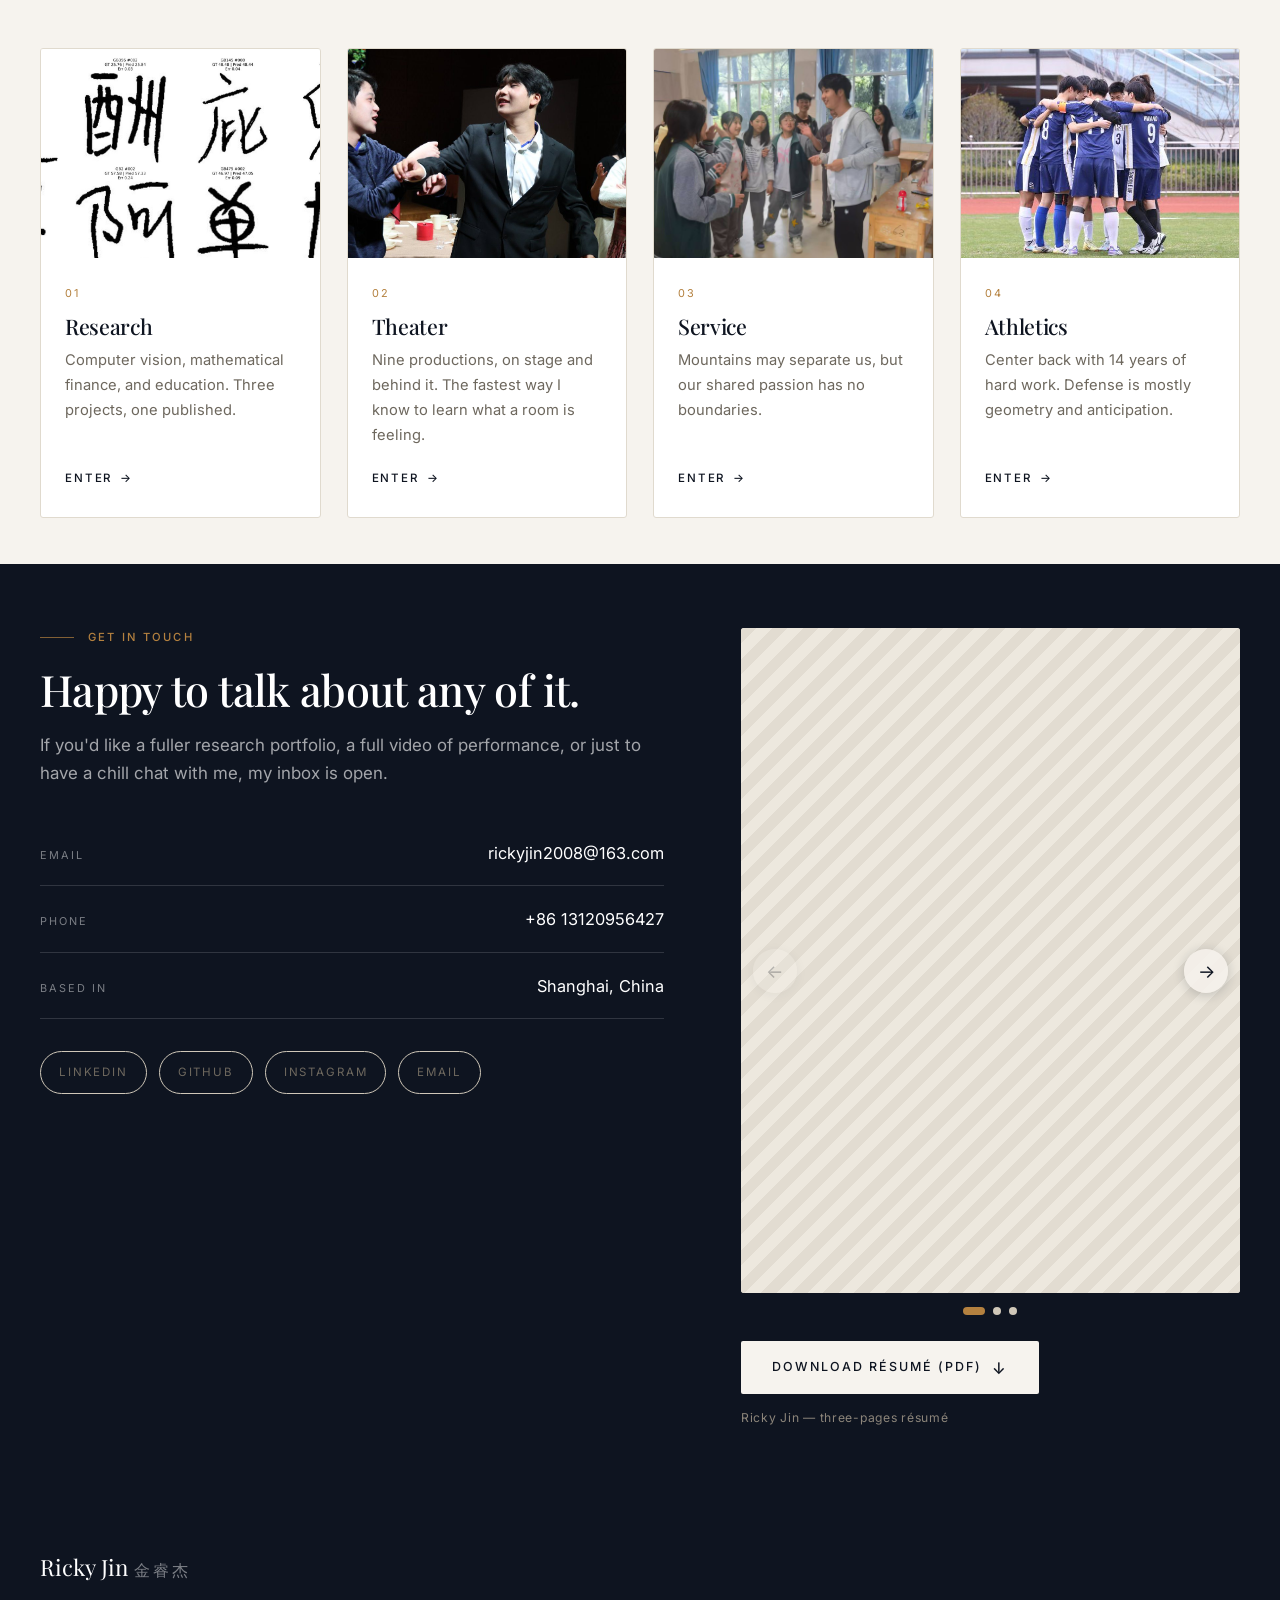
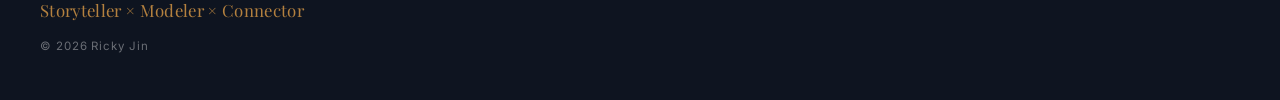
==== commit a4e7e158: "doi" ====
--- a/index.html
+++ b/index.html
@@ -8,7 +8,7 @@
 <link rel="preconnect" href="https://fonts.googleapis.com">
 <link rel="preconnect" href="https://fonts.gstatic.com" crossorigin>
 <link href="https://fonts.googleapis.com/css2?family=Playfair+Display:ital,wght@0,400..700;1,400..600&family=Inter:wght@300..600&display=swap" rel="stylesheet">
-<link rel="stylesheet" href="assets/css/main.css">
+<link rel="stylesheet" href="assets/css/main.css?v=20261031b">
 </head>
 <body>
 
@@ -265,8 +265,8 @@
   </div>
 </footer>
 
-<script src="assets/js/overlay.js"></script>
-<script src="assets/js/app.js"></script>
-<script src="assets/js/edit.js"></script>
+<script src="assets/js/overlay.js?v=20261031b"></script>
+<script src="assets/js/app.js?v=20261031b"></script>
+<script src="assets/js/edit.js?v=20261031b"></script>
 </body>
 </html>
--- a/assets/css/main.css
+++ b/assets/css/main.css
@@ -302,6 +302,8 @@
 .rmeta div{font-size:.78rem;color:var(--muted-2)}
 .rmeta dt{letter-spacing:.16em;text-transform:uppercase;font-size:.64rem;margin-bottom:5px;color:var(--muted)}
 .rmeta dd{margin:0;color:var(--ink);font-weight:500}
+.rmeta dd a{color:var(--accent-2);text-decoration:none;border-bottom:1px solid rgba(180,129,63,.45);transition:color .15s,border-color .15s}
+.rmeta dd a:hover{color:var(--accent);border-bottom-color:var(--accent)}
 
 details.abstract{margin-top:26px;border-top:1px solid var(--line);padding-top:16px}
 details.abstract summary{
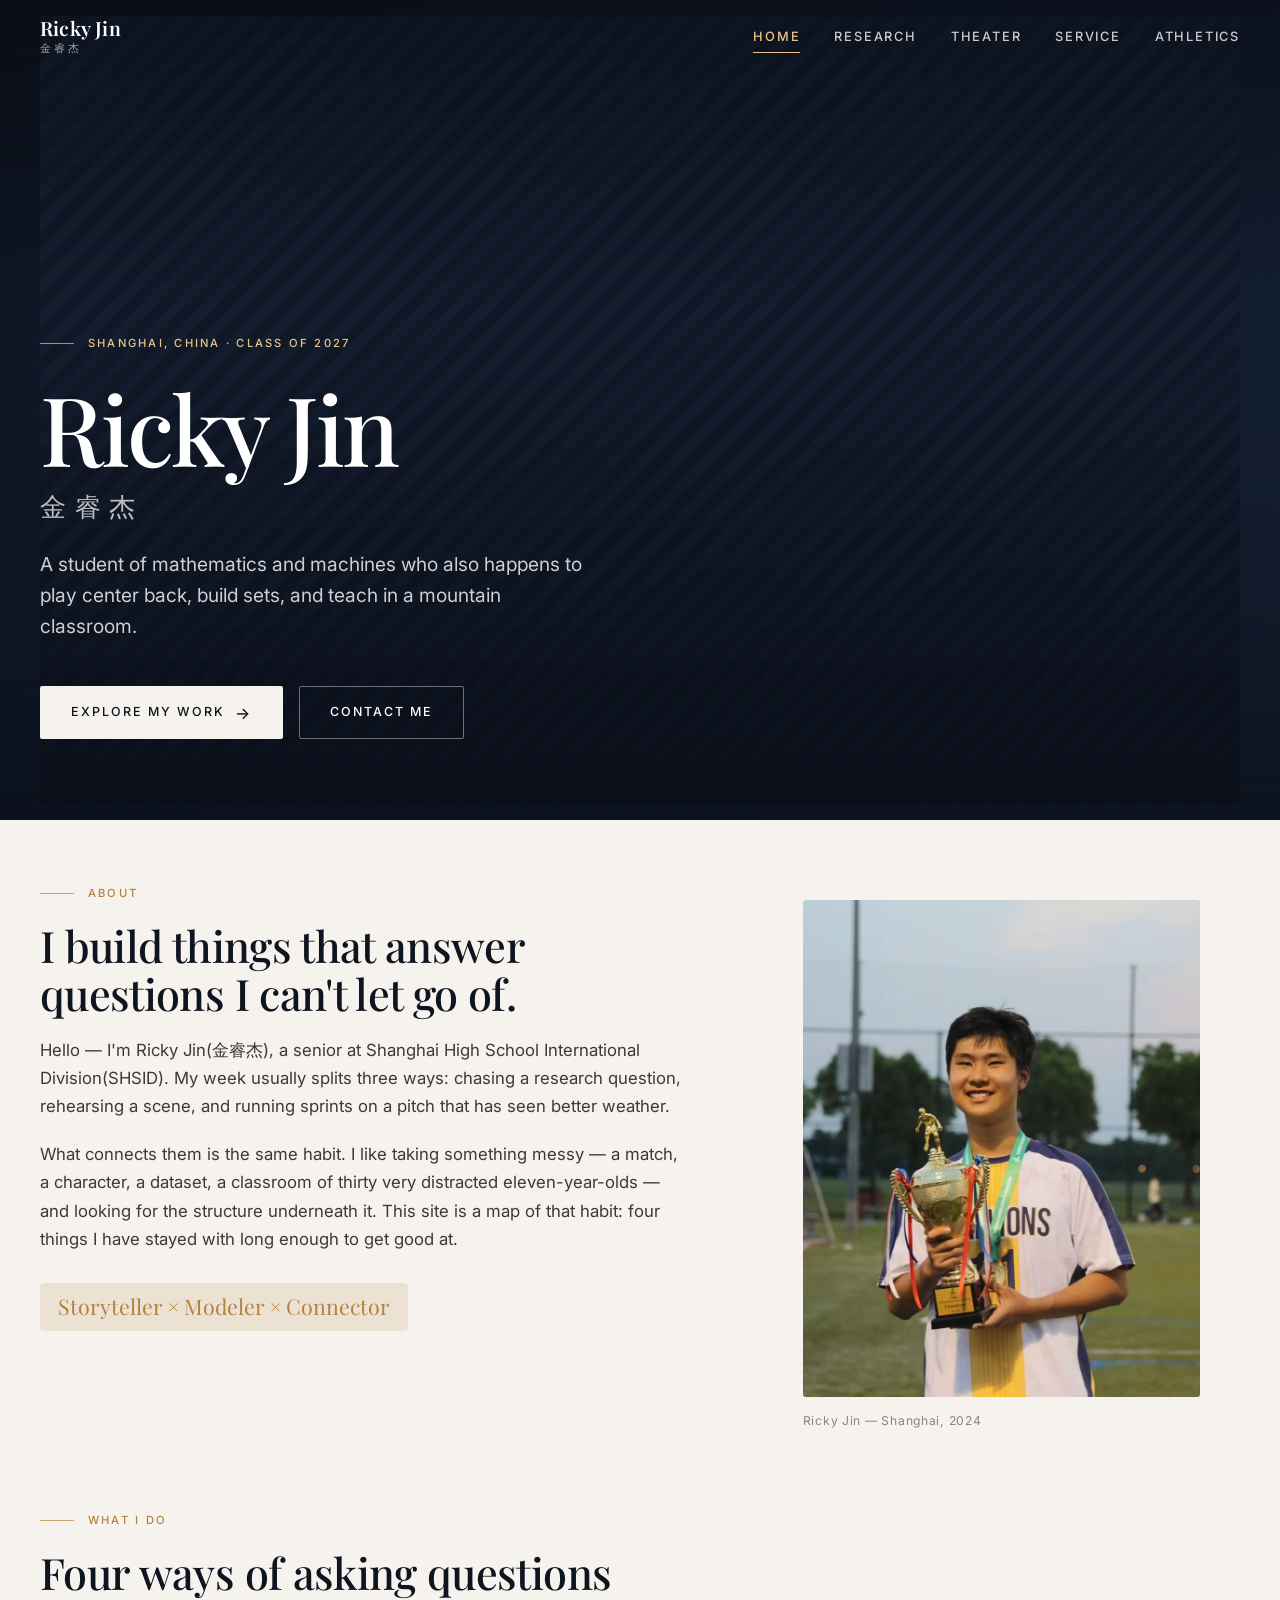
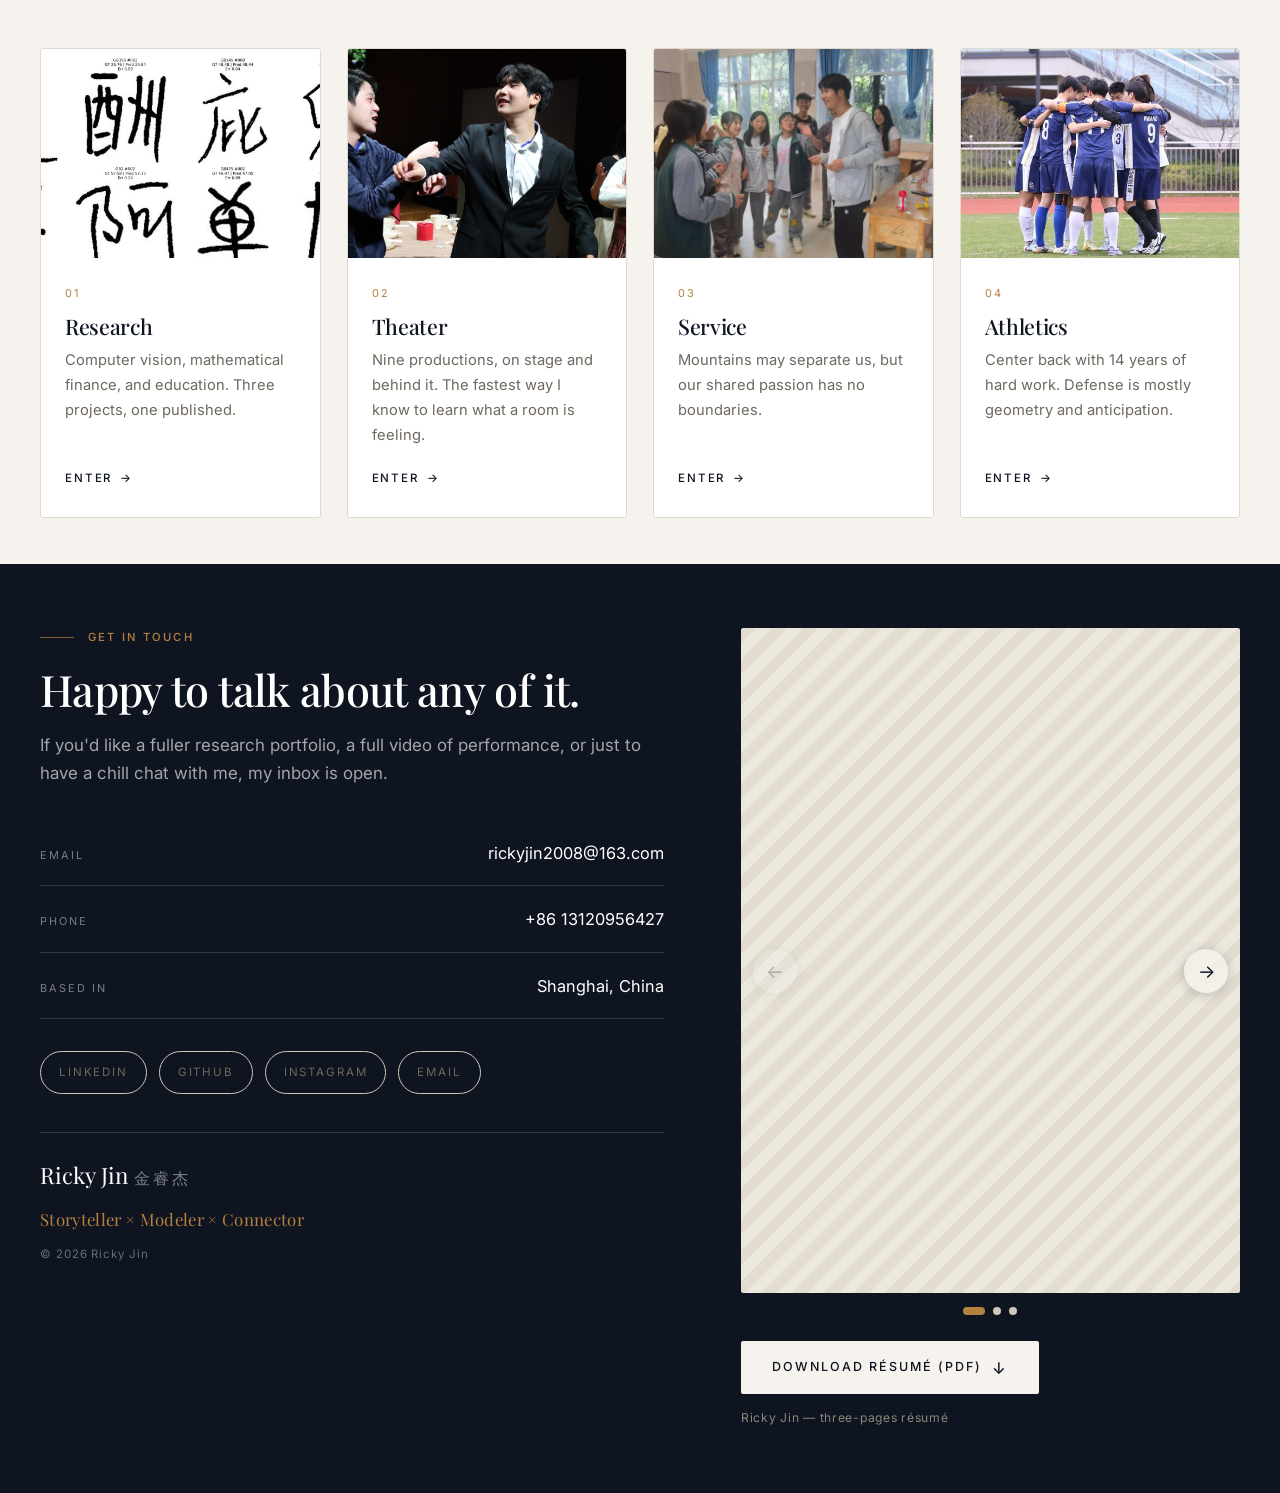
==== commit 3dca9686: "bottom" ====
--- a/index.html
+++ b/index.html
@@ -8,7 +8,7 @@
 <link rel="preconnect" href="https://fonts.googleapis.com">
 <link rel="preconnect" href="https://fonts.gstatic.com" crossorigin>
 <link href="https://fonts.googleapis.com/css2?family=Playfair+Display:ital,wght@0,400..700;1,400..600&family=Inter:wght@300..600&display=swap" rel="stylesheet">
-<link rel="stylesheet" href="assets/css/main.css?v=20261031b">
+<link rel="stylesheet" href="assets/css/main.css?v=20261031e">
 </head>
 <body>
 
@@ -212,6 +212,12 @@
           <a href="https://www.instagram.com/rickyjin2008/" target="_blank" rel="noopener" data-key="home.contact.social3" data-ph="Instagram">Instagram</a>
           <a href="mailto:rickyjin2008@163.com" data-key="home.contact.social4" data-ph="Email">Email</a>
         </div>
+
+        <div class="contact__foot">
+          <div class="foot__brand">Ricky Jin <span style="opacity:.45;font-size:.7em;letter-spacing:.2em">金睿杰</span></div>
+          <div class="foot__tags" data-key="global.foot.note" data-ph="Three nouns that characterize you">Storyteller × Modeler × Connector</div>
+          <div class="foot__small">© <span id="year">2026</span> Ricky Jin</div>
+        </div>
       </div>
 
       <div class="reveal">
@@ -254,19 +260,8 @@
   </div>
 </section>
 
-<!-- ==================================================== FOOTER -->
-<footer class="foot">
-  <div class="wrap foot__inner">
-    <div>
-      <div class="foot__brand">Ricky Jin <span style="opacity:.45;font-size:.7em;letter-spacing:.2em">金睿杰</span></div>
-      <div class="foot__tags" data-key="global.foot.note" data-ph="Three nouns that characterize you">Storyteller × Modeler × Connector</div>
-      <div class="foot__small">© <span id="year">2026</span> Ricky Jin</div>
-    </div>
-  </div>
-</footer>
-
-<script src="assets/js/overlay.js?v=20261031b"></script>
-<script src="assets/js/app.js?v=20261031b"></script>
-<script src="assets/js/edit.js?v=20261031b"></script>
+<script src="assets/js/overlay.js?v=20261031e"></script>
+<script src="assets/js/app.js?v=20261031e"></script>
+<script src="assets/js/edit.js?v=20261031e"></script>
 </body>
 </html>
--- a/assets/css/main.css
+++ b/assets/css/main.css
@@ -305,6 +305,7 @@
 .rmeta dd a{color:var(--accent-2);text-decoration:none;border-bottom:1px solid rgba(180,129,63,.45);transition:color .15s,border-color .15s}
 .rmeta dd a:hover{color:var(--accent);border-bottom-color:var(--accent)}
 
+.rblock__repo{margin-top:26px;padding:11px 20px}
 details.abstract{margin-top:26px;border-top:1px solid var(--line);padding-top:16px}
 details.abstract summary{
   cursor:pointer;list-style:none;display:flex;align-items:center;gap:10px;
@@ -353,6 +354,8 @@
 .pgrid .tile{margin:0}
 .tnote{display:flex;align-items:center;min-width:0}
 .tnote__in{width:100%;min-width:0}
+.film__frame{position:relative;aspect-ratio:16/9;background:var(--ink);overflow:hidden;border-radius:2px}
+.film__frame iframe{position:absolute;inset:0;width:100%;height:100%;border:0}
 .rstats{display:grid;grid-template-columns:repeat(4,1fr);gap:18px;margin-top:30px}
 .rstat b{display:block;font-family:var(--serif);font-weight:600;font-size:clamp(1.6rem,2.4vw,2.1rem);line-height:1;color:var(--accent)}
 .rstat span{display:block;margin-top:8px;font-size:.68rem;letter-spacing:.14em;text-transform:uppercase;color:var(--muted-2)}
@@ -466,6 +469,7 @@
 
 /* ------------------------------------------------------------- contact */
 .contact{display:grid;grid-template-columns:1fr .8fr;gap:clamp(40px,6vw,80px);align-items:start}
+.contact__foot{margin-top:38px;padding-top:24px;border-top:1px solid rgba(255,255,255,.14)}
 @media (max-width:900px){.contact{grid-template-columns:1fr}}
 .clist{display:grid;gap:2px;margin-top:34px}
 .clist div{
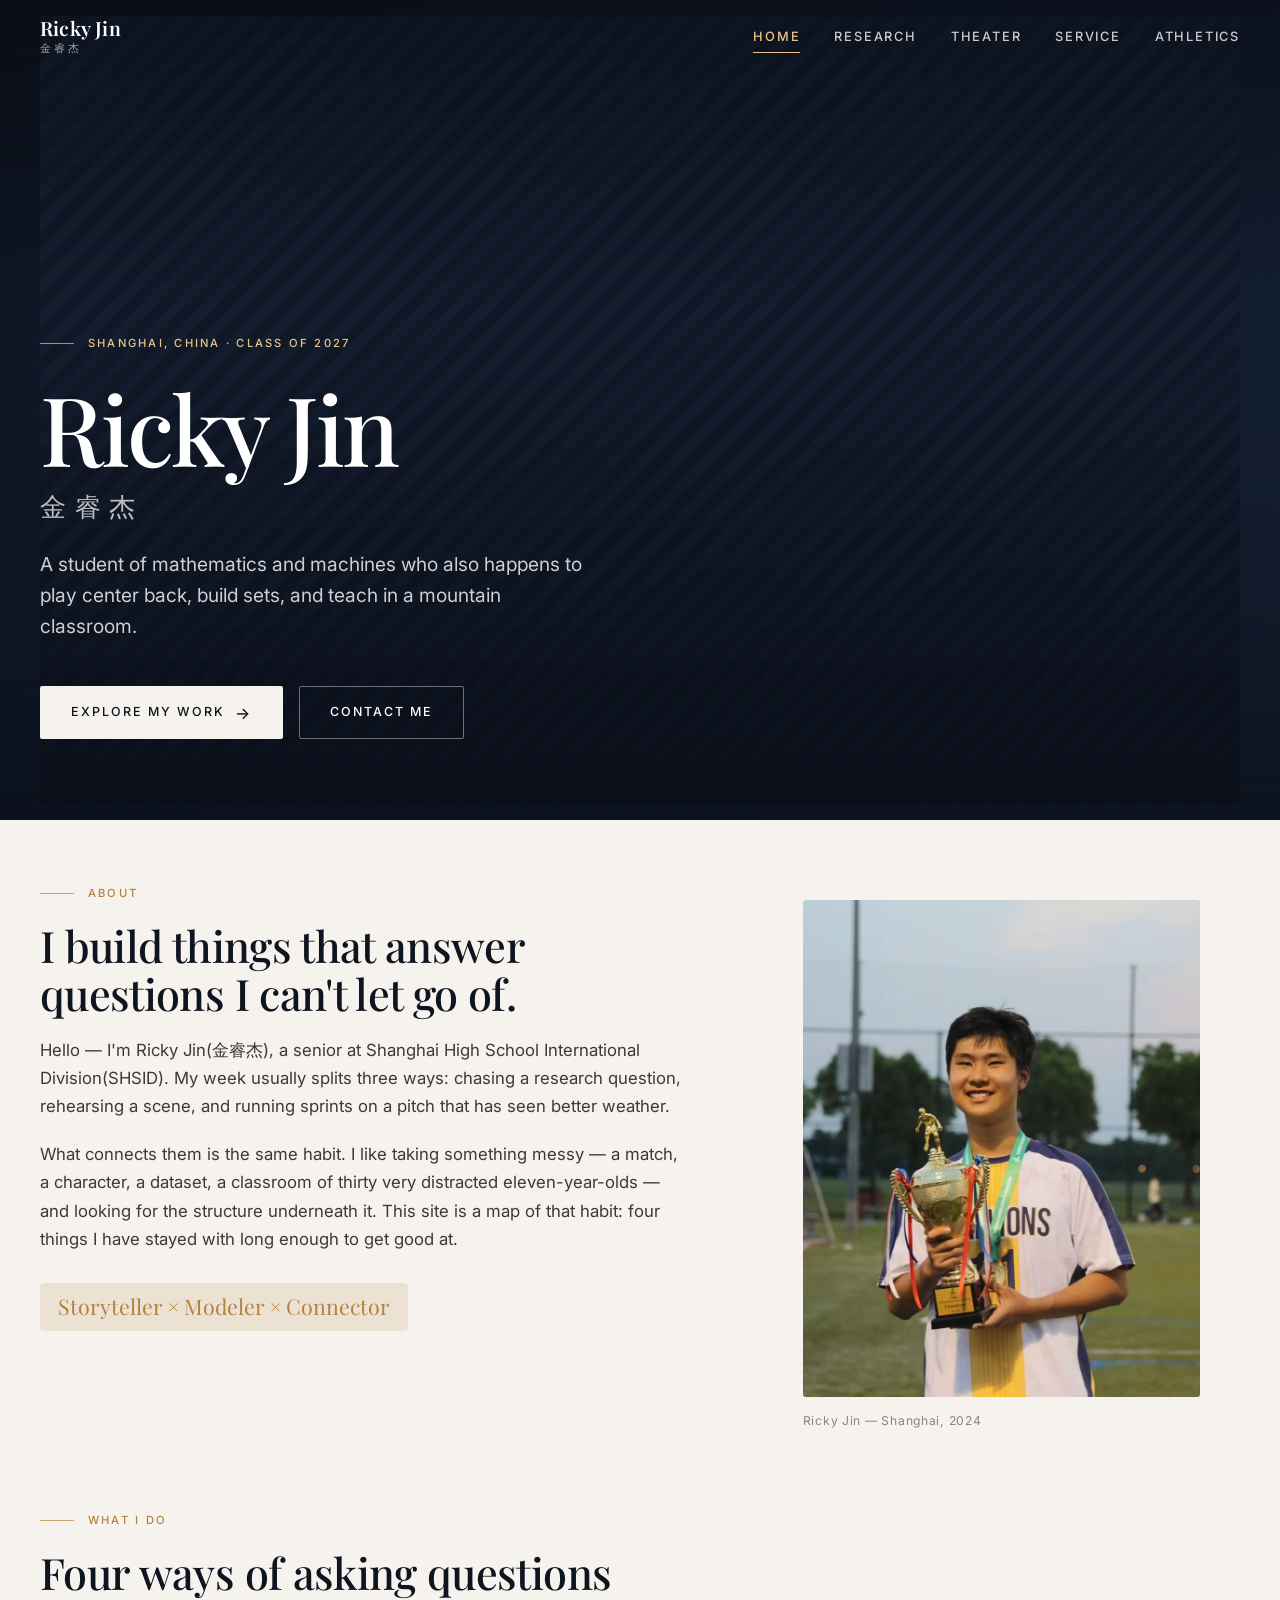
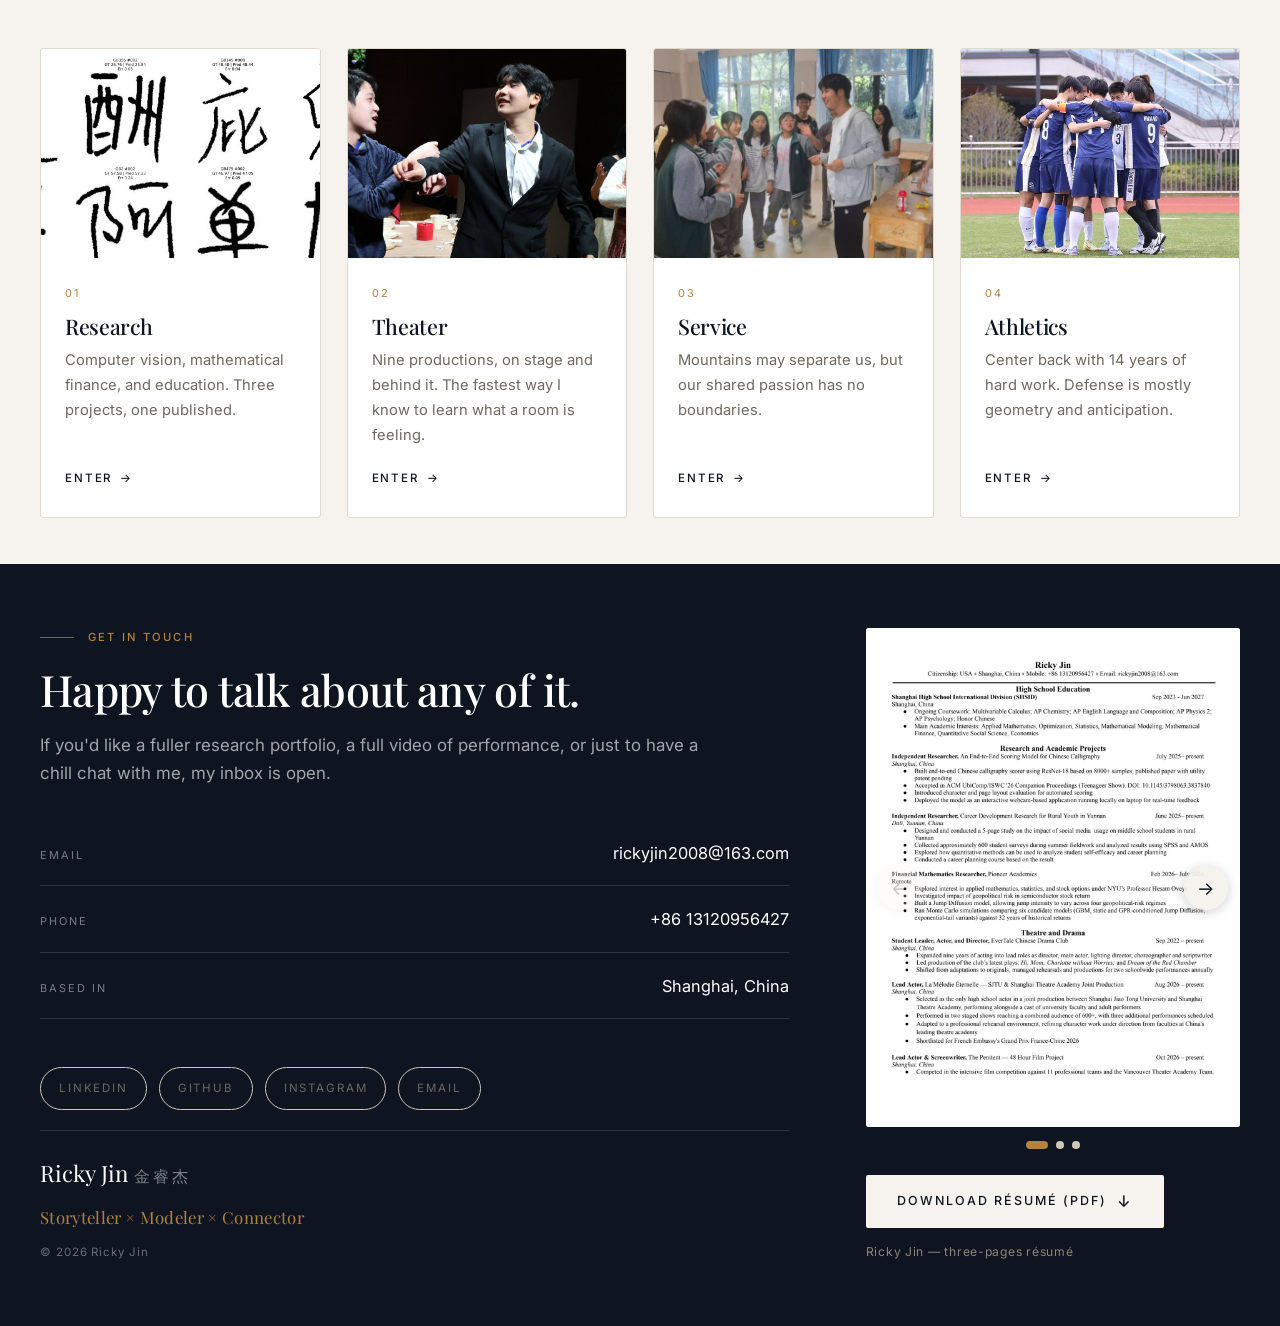
==== commit 861c1df4: "yea" ====
--- a/index.html
+++ b/index.html
@@ -8,7 +8,7 @@
 <link rel="preconnect" href="https://fonts.googleapis.com">
 <link rel="preconnect" href="https://fonts.gstatic.com" crossorigin>
 <link href="https://fonts.googleapis.com/css2?family=Playfair+Display:ital,wght@0,400..700;1,400..600&family=Inter:wght@300..600&display=swap" rel="stylesheet">
-<link rel="stylesheet" href="assets/css/main.css?v=20261031e">
+<link rel="stylesheet" href="assets/css/main.css?v=20261031g">
 </head>
 <body>
 
@@ -181,7 +181,7 @@
 <section class="section section--ink" id="contact">
   <div class="wrap">
     <div class="contact">
-      <div class="reveal">
+      <div class="reveal contact__main">
         <p class="kicker" data-key="home.contact.kicker" data-ph="Section label">Get in Touch</p>
         <h2 class="h2" style="color:#fff" data-key="home.contact.title" data-ph="Section headline">
           Happy to talk about any of it.
@@ -260,8 +260,8 @@
   </div>
 </section>
 
-<script src="assets/js/overlay.js?v=20261031e"></script>
-<script src="assets/js/app.js?v=20261031e"></script>
-<script src="assets/js/edit.js?v=20261031e"></script>
+<script src="assets/js/overlay.js?v=20261031g"></script>
+<script src="assets/js/app.js?v=20261031g"></script>
+<script src="assets/js/edit.js?v=20261031g"></script>
 </body>
 </html>
--- a/assets/css/main.css
+++ b/assets/css/main.css
@@ -355,7 +355,13 @@
 .tnote{display:flex;align-items:center;min-width:0}
 .tnote__in{width:100%;min-width:0}
 .film__frame{position:relative;aspect-ratio:16/9;background:var(--ink);overflow:hidden;border-radius:2px}
-.film__frame iframe{position:absolute;inset:0;width:100%;height:100%;border:0}
+.film__frame iframe{position:absolute;inset:0;width:100%;height:100%;border:0;z-index:1}
+.film__poster{position:absolute;inset:0;width:100%;height:100%;object-fit:cover;object-position:50% 32%;z-index:2;cursor:pointer}
+.film__play{position:absolute;left:50%;top:50%;transform:translate(-50%,-50%);z-index:3;width:78px;height:78px;border-radius:50%;border:1px solid rgba(255,255,255,.55);background:rgba(18,20,28,.55);color:#fff;font-size:26px;line-height:1;cursor:pointer;display:flex;align-items:center;justify-content:center;padding-left:6px;transition:background .2s ease,border-color .2s ease,transform .2s ease}
+.film__play:hover{background:var(--accent);border-color:var(--accent);transform:translate(-50%,-50%) scale(1.07)}
+.film__frame.is-on .film__poster,.film__frame.is-on .film__play{display:none}
+.film__posterbox{margin:34px auto 0;max-width:300px;width:100%}
+.film__posterbox img{display:block;width:100%;height:auto}
 .rstats{display:grid;grid-template-columns:repeat(4,1fr);gap:18px;margin-top:30px}
 .rstat b{display:block;font-family:var(--serif);font-weight:600;font-size:clamp(1.6rem,2.4vw,2.1rem);line-height:1;color:var(--accent)}
 .rstat span{display:block;margin-top:8px;font-size:.68rem;letter-spacing:.14em;text-transform:uppercase;color:var(--muted-2)}
@@ -468,8 +474,9 @@
 .stat__label{margin-top:12px;font-size:.68rem;letter-spacing:.18em;text-transform:uppercase;color:var(--muted)}
 
 /* ------------------------------------------------------------- contact */
-.contact{display:grid;grid-template-columns:1fr .8fr;gap:clamp(40px,6vw,80px);align-items:start}
-.contact__foot{margin-top:38px;padding-top:24px;border-top:1px solid rgba(255,255,255,.14)}
+.contact{display:grid;grid-template-columns:1fr .5fr;gap:clamp(40px,6vw,80px)}
+.contact__main{display:flex;flex-direction:column}
+.contact__foot{margin-top:auto;padding-top:24px;border-top:1px solid rgba(255,255,255,.14)}
 @media (max-width:900px){.contact{grid-template-columns:1fr}}
 .clist{display:grid;gap:2px;margin-top:34px}
 .clist div{
